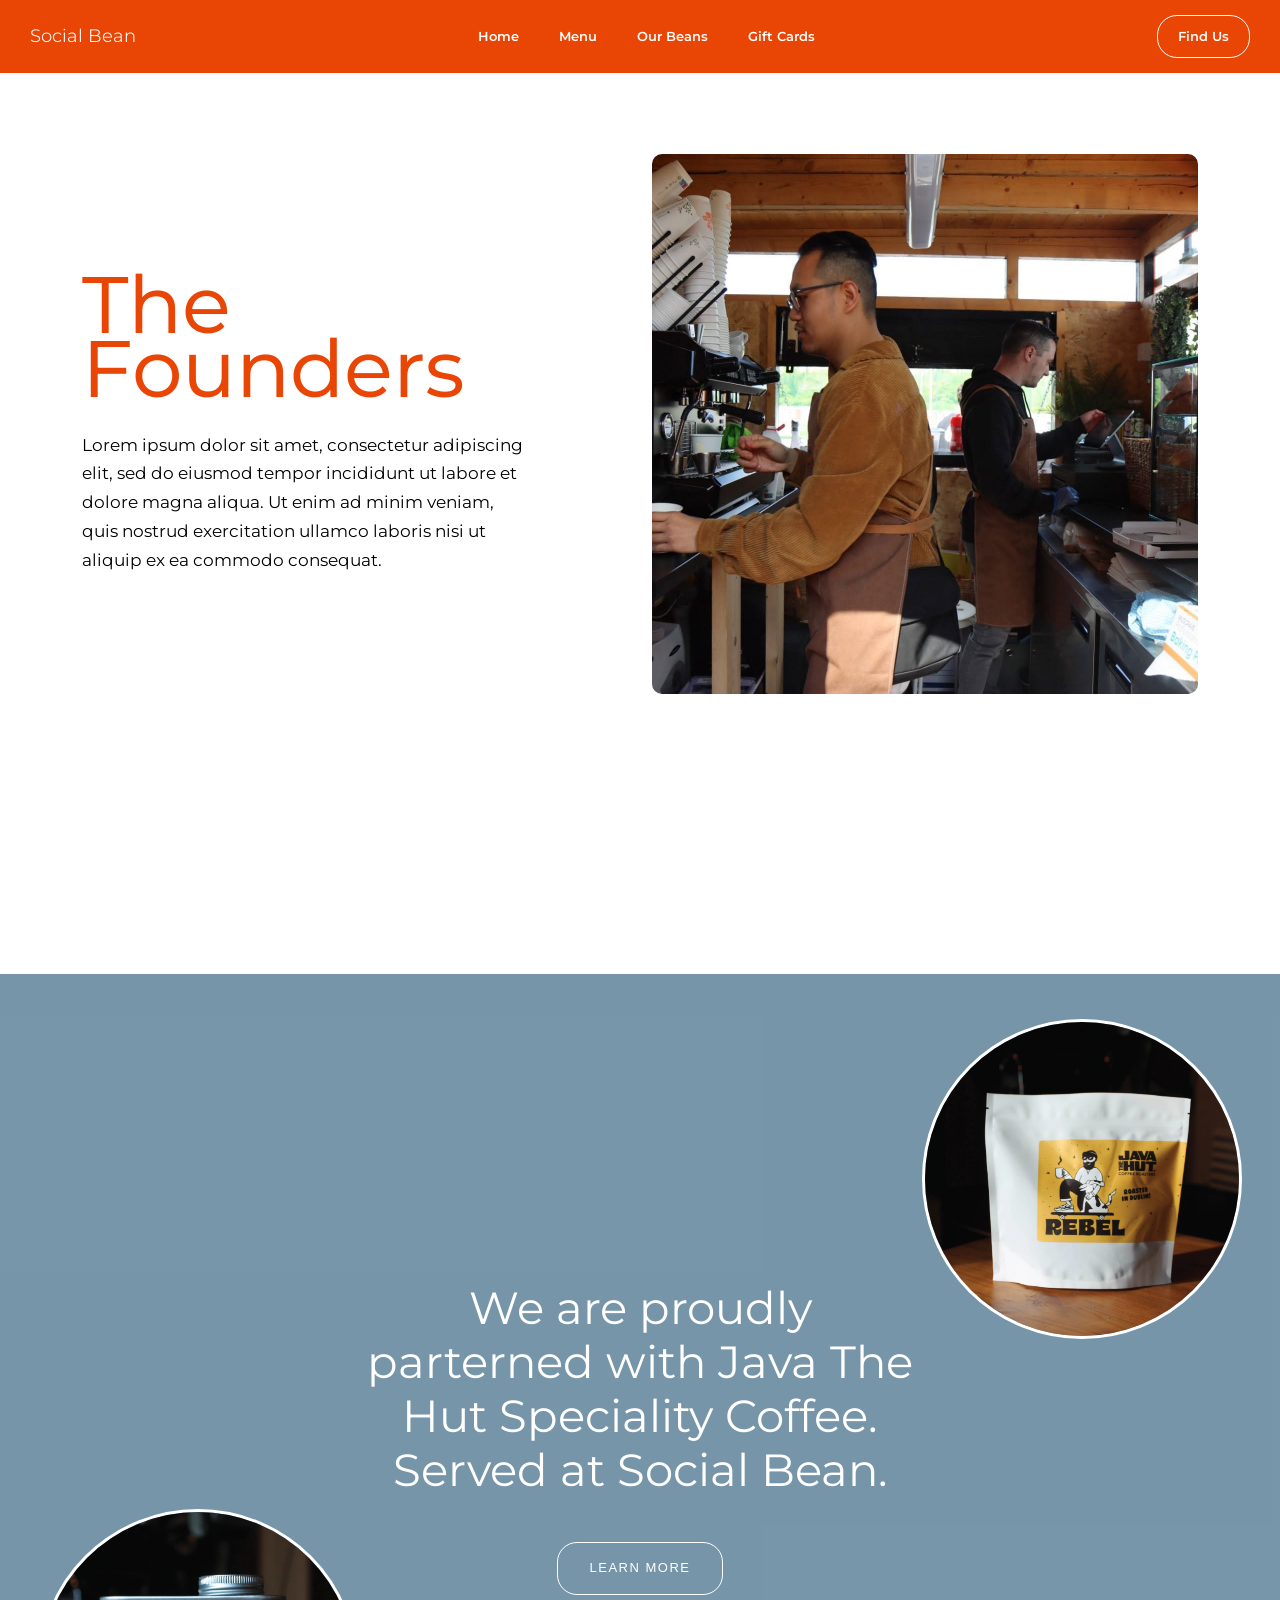
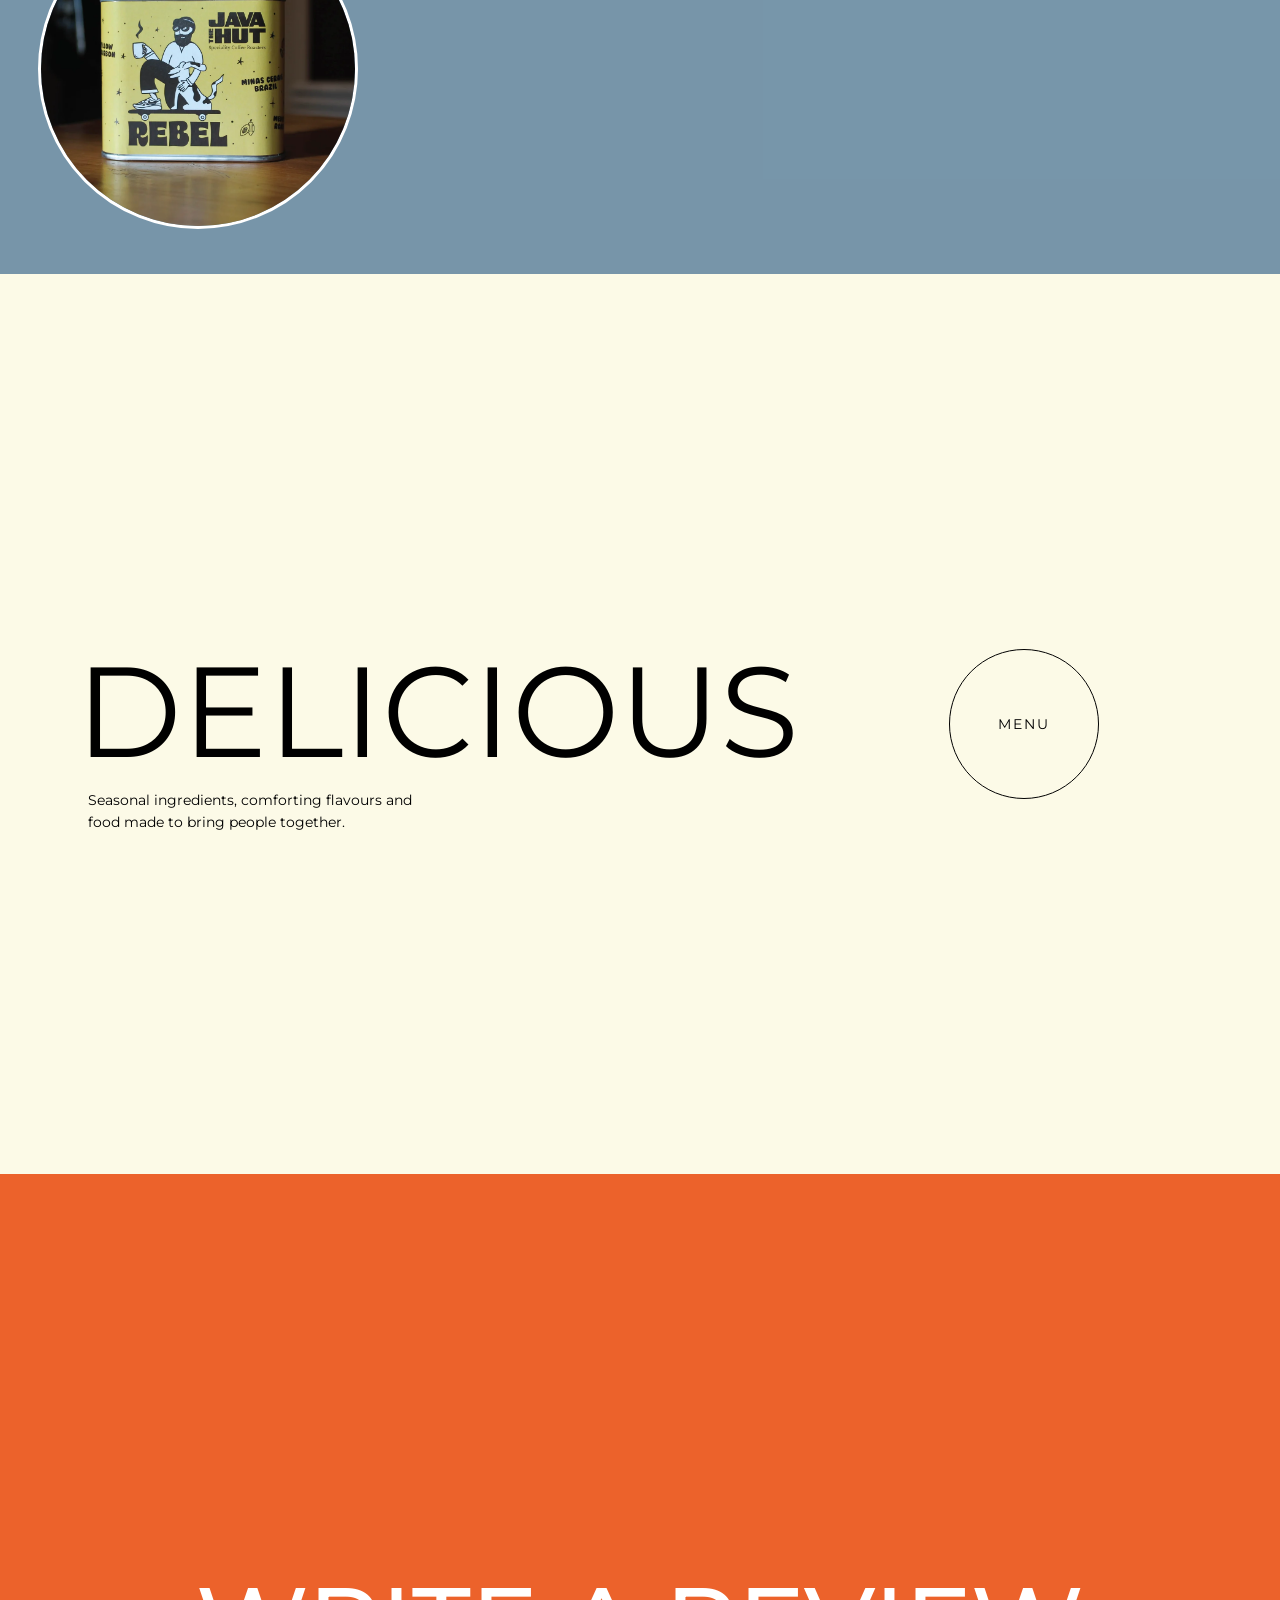
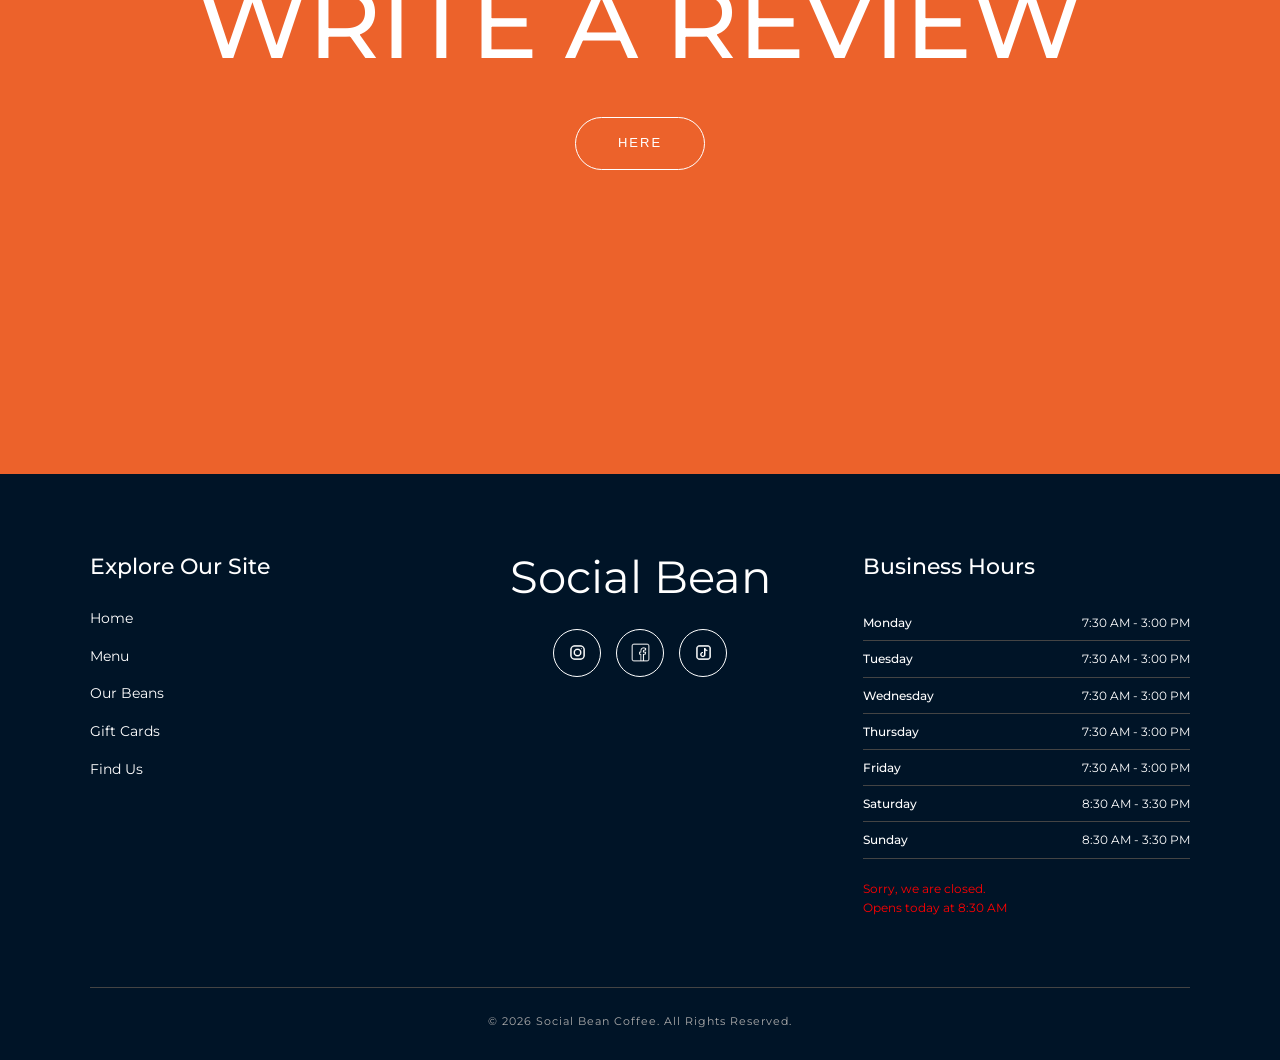
==== index.html @ 2f3566bd "Add files via upload" ====
<!DOCTYPE html>
<html lang="en">
<head>
    <meta charset="UTF-8">
    <meta name="viewport" content="width=device-width, initial-scale=1.0">
    <title>Social Bean Coffee</title>
    

    <!-- Bootstrap CSS -->
    <link href="https://cdn.jsdelivr.net/npm/bootstrap@5.3.8/dist/css/bootstrap.min.css" rel="stylesheet">
    <link rel="stylesheet" href="https://cdn.jsdelivr.net/npm/bootstrap-icons@1.13.1/font/bootstrap-icons.min.css">

    <!-- Custom CSS -->
    <link rel="stylesheet" href="css/styles.css">
    <link rel="stylesheet" href="css/format-styles.css">
</head>
<!-- Header Carousel -->

<body>

    <!-- Navigation -->


<nav class="navbar">
    <div class="menu-btn" onclick="toggleMenu()">☰</div>

    <h1 class="nav-logo">Social Bean</h1>


    <ul class="nav-links" id="menu">
        <li><a href="index.html">Home</a></li>
        <li><a href="menu.html">Menu</a></li>
        <li><a href="beans.html">Our Beans</a></li>
        <li><a href="#giftcards">Gift Cards</a></li>

        <!-- Mobile only -->
        <li class="mobile-find">
            <a href="findus.html" class="find-btn">Find Us</a>
        </li>
    </ul>

    <!-- Desktop only -->
    <a href="findus.html" class="find-btn desktop-find">Find Us</a>
</nav>


    <!-- =========================
         SECTION 1 — FOUNDERS
    ========================== -->

<section class="founders section">

    <div class="container">
        <div class="row align-items-center">

            <!-- TEXT -->
            <div class="col-12 col-md-6">
                <div class="founders-text">

                    <h1>The Founders</h1>

                    <p class="description">
                        Lorem ipsum dolor sit amet, consectetur adipiscing elit,
                        sed do eiusmod tempor incididunt ut labore et dolore magna
                        aliqua. Ut enim ad minim veniam, quis nostrud exercitation
                        ullamco laboris nisi ut aliquip ex ea commodo consequat.
                    </p>

                </div>
            </div>

            <!-- IMAGE -->
            <div class="col-12 col-md-6">
                <div class="founders-image">
                    <img src="images/founders2.jpg" alt="The founders">
                </div>
            </div>

        </div>
    </div>

</section>


    <!-- =========================
         SECTION 2 — ABOUT
    ========================== -->

    <section class="about section">

        <img class="circle-image circle-one"
             src="images/coffee_beans1.webp"
             alt="The Java Hut Tin">

        <div class="about-content">

            <p>
                We are proudly parterned with Java The Hut Speciality Coffee. <br>Served at Social Bean.
            </p>

            <a href="beans.html" class="outline-button">learn More</a>

        </div>

        <img class="circle-image circle-two"
             src="images/coffee_beans2.webp"
             alt="The Java Hut Bag">

    </section>


    <!-- =========================
         SECTION 3 — MENU
    ========================== -->

<section class="delicious section">

    <div class="container-fluid">
        <div class="row align-items-center">

            <!-- LEFT: HEADING + PARAGRAPH -->
            <div class="col-12 col-md-8">
                <div class="delicious-content">

                    <h2>DELICIOUS</h2>

                    <p>
                        Seasonal ingredients, comforting flavours
                        and food made to bring people together.
                    </p>

                </div>
            </div>

            <!-- RIGHT: MENU BUTTON -->
            <div class="col-12 col-md-4">
                <div class="menu-container">

                    <a href="menu.html" class="menu-button">
                        MENU
                    </a>

                </div>
            </div>

        </div>
    </div>

</section>


    <!-- =========================
         SECTION 4 — SOCIALS
    ========================== -->

    <section class="social section">

        <div class="social-content">

            <h2>WRITE A REVIEW</h2>

            <a href="https://l.instagram.com/?u=https%3A%2F%2Fg.page%2Fr%2FCVy8OaQVzoDsECE%2Freview%3Futm_source%3Dig%26utm_medium%3Dsocial%26utm_content%3Dlink_in_bio%26fbclid%3DPAcGRvZgJleHRuA2FlbQIxMQBzcnRjBmFwcF9pZA85MzY2MTk3NDMzOTI0NTkAAad6U-98RALyqe1m3JB7OXqkqIOU7zGE6pXHzkyhuC_gEg44OXteA_kG0E6lpw_aem_u2CBLZ95EGYea7cfOtuOHA&e=AUBqydiWL0SsaHQCH6flTMAiz9F4ZyDyQ8SyjIaOzZdHeOkEyVi3yES8awBFUwjxgFtbSShtrMNjxl5Go_5zPBYxZoEu-_5w7Ah-dheVqHpfDkuoaqsZfz8P1zt67H-0tfU2EiA" class="here-button">
                HERE
            </a>

        </div>


    </section>



<!-- =========================================================
     FOOTER
========================================================= -->

<footer class="site-footer">

    <div class="footer-container">

        <!-- =========================
             LEFT — SITE LINKS
        ========================= -->

        <div class="footer-links">

            <h2>Explore Our Site</h2>

            <ul>
                <li><a href="index.html">Home</a></li>
                <li><a href="menu.html">Menu</a></li>
                <li><a href="beans.html">Our Beans</a></li>
                <li><a href="#giftcards">Gift Cards</a></li>
                <li><a href="findus.html">Find Us</a></li>
            </ul>

        </div>


        <!-- =========================
             CENTER — SOCIAL BEAN
        ========================= -->

        <div class="footer-center">

            <h1>Social Bean</h1>

            <div class="footer-social-links">

                <a href="#" aria-label="Instagram">
                    <img src="images/instagram_logo.png" alt="Instagram">
                </a>

                <a href="#" aria-label="Facebook">
                    <img src="images/facebook_logo.png" alt="Facebook">
                </a>

                <a href="#" aria-label="TikTok">
                    <img src="images/tiktok_logo.png" alt="TikTok">
                </a>

            </div>

        </div>


        <!-- =========================
             RIGHT — BUSINESS HOURS
        ========================= -->

        <div class="footer-hours">

            <h2>Business Hours</h2>

            <div class="footer-hours-list">

                <div>
                    <span>Monday</span>
                    <span>7:30 AM - 3:00 PM</span>
                </div>

                <div>
                    <span>Tuesday</span>
                    <span>7:30 AM - 3:00 PM</span>
                </div>

                <div>
                    <span>Wednesday</span>
                    <span>7:30 AM - 3:00 PM</span>
                </div>

                <div>
                    <span>Thursday</span>
                    <span>7:30 AM - 3:00 PM</span>
                </div>

                <div>
                    <span>Friday</span>
                    <span>7:30 AM - 3:00 PM</span>
                </div>

                <div>
                    <span>Saturday</span>
                    <span>8:30 AM - 3:30 PM</span>
                </div>

                <div>
                    <span>Sunday</span>
                    <span>8:30 AM - 3:30 PM</span>
                </div>

            </div>

            <!-- Your existing JavaScript uses this ID -->
            <p id="footer-status"></p>

        </div>

    </div>


    <!-- =========================
         COPYRIGHT
    ========================= -->

    <div class="footer-bottom">

        <p>
            &copy; 2026 Social Bean Coffee. All Rights Reserved.
        </p>

    </div>

</footer>

<!-- Bootstrap JS -->
<script src="https://cdn.jsdelivr.net/npm/bootstrap@5.3.8/dist/js/bootstrap.bundle.min.js"></script>

<!-- Your JavaScript -->
<script>
function toggleMenu() {
    document.getElementById("menu").classList.toggle("active");
}
</script>
<script>

const schedule = {
    0: { openHour: 8, openMinute: 30, closeHour: 15, closeMinute: 30 },   // Sunday
    1: { openHour: 7, openMinute: 30, closeHour: 15, closeMinute: 0 },   // Monday
    2: { openHour: 7, openMinute: 30, closeHour: 15, closeMinute: 0 },   // Tuesday
    3: { openHour: 7, openMinute: 30, closeHour: 15, closeMinute: 0 },   // Wednesday
    4: { openHour: 7, openMinute: 30, closeHour: 15, closeMinute: 0 },   // Thursday
    5: { openHour: 7, openMinute: 30, closeHour: 15, closeMinute: 0 },   // Friday
    6: { openHour: 8, openMinute: 30, closeHour: 15, closeMinute: 30 }   // Saturday
};

const dayNames = [
    "Sunday",
    "Monday",
    "Tuesday",
    "Wednesday",
    "Thursday",
    "Friday",
    "Saturday"
];

function formatTime(hour, minute) {

    const period = hour >= 12 ? "PM" : "AM";
    let displayHour = hour % 12;

    if (displayHour === 0) displayHour = 12;

    return `${displayHour}:${minute.toString().padStart(2, "0")} ${period}`;
}

function checkStatus() {

    const now = new Date();

    const day = now.getDay();
    const currentMinutes = now.getHours() * 60 + now.getMinutes();

    const today = schedule[day];
    const status = document.getElementById("footer-status");

    const openMinutes = today.openHour * 60 + today.openMinute;
    const closeMinutes = today.closeHour * 60 + today.closeMinute;

    if (currentMinutes < openMinutes) {

        status.innerHTML = `Sorry, we are closed.<br>Opens today at ${formatTime(today.openHour, today.openMinute)}`;
        status.style.color = "red";
        return;
    }

    if (currentMinutes >= openMinutes && currentMinutes < closeMinutes) {

        status.innerHTML = "We are open! Come and Visit.";
        status.style.color = "green";
        return;
    }

    for (let i = 1; i <= 7; i++) {

        const nextDay = (day + i) % 7;

        if (schedule[nextDay]) {

            const next = schedule[nextDay];

            status.innerHTML = `Sorry, we are closed.<br>Opens ${dayNames[nextDay]} at ${formatTime(next.openHour, next.openMinute)}`;

            status.style.color = "#FF0000";
            return;
        }
    }
}

checkStatus();

</script>
<script src="script.js"></script>

</body>
</html>
---- css/styles.css ----
@import url('https://fonts.googleapis.com/css2?family=Abril+Fatface&family=M+PLUS+1:wght@100..900&family=Montserrat:ital,wght@0,100..900;1,100..900&family=Noto+Serif:ital,wght@0,100..900;1,100..900&display=swap');
*{
    margin:0;
    padding:0;
    box-sizing:border-box;
}

html{
    scroll-behavior:smooth;
}


.banner img{
    width:100%;
    height:auto;
    display:block;
}


/* =========================
   CENTER -- LOCATION 
========================= */
.info-section {
    background-color: #f4f3eea9;
    width: 100%;

    display: flex;
    justify-content: center;
    align-items: center;

    padding: 100px 8vw;
}



.location-box {
    width: 100%;
    max-width: 650px;

    margin: 0 auto;

    color: black;
}

.location-content {
    display: flex;
    flex-direction: column;
    align-items: center;
    text-align: center;
}


/* LOCATION HEADING */

.location-content h2 {
    font-family: "Montserrat", sans-serif;

    font-size: 60px;
    line-height: 0.95;
    font-weight: 400;

    margin: 0 0 30px 0;

    color: black;
}


/* GOOGLE MAP */

.location-content iframe {
    width: 100%;
    height: 360px;

    border: 1px solid white !important;
    border-radius: 20px;

    display: block;
}



/* =========================
   MOBILE
========================= */

@media (max-width: 600px) {

    .info-section {
        padding: 70px 20px;

        gap: 50px;
    }


    .location-content h2 {
        font-size: 40px;

        margin-bottom: 25px;
    }


    .location-content iframe {
        height: 300px;

        border-radius: 15px;
    }

}
/*------------------------------------------------------------
--------------------------------------------------------------
--------------------------------------------------------------
------------------------------------------------------------*/
/* =========================
   MENUS PAGE
========================= */

.menus-page {
    width: 100%;
    background: #1a4d6f;
    color: #ffffff;
    font-family: "Montserrat", sans-serif;
}


/* =========================
   MENU SECTIONS
========================= */

.menu-category {
    width: 85%;
    max-width: 1400px;
    margin: 0 auto;
    padding: 100px 0;
}


/* =========================
   SECTION TITLES
========================= */

.menu-category-header {
    text-align: center;
    margin-bottom: 70px;
}

.menu-category-header h1 {
    margin: 0;

    font-family: "Montserrat", sans-serif;
    font-size: clamp(55px, 8vw, 85px);
    font-weight: 600;

    line-height: 0.9;
    letter-spacing: -4px;

    color: #ffffff;
}

.menu-wave {
    margin-top: 25px;

    font-size: 45px;
    font-weight: 700;

    line-height: 0.4;
    letter-spacing: -10px;
}


/* =========================
   GENERAL MENU BOX
========================= */

.menu-box {
    position: relative;

    border: 2px solid #E6CCC2;
    border-radius: 20px;

    background: white;
    color: #e94505;

    overflow: hidden;
}


/* =========================
   BOX CONTENT
========================= */

.menu-box-content {
    padding: 25px;
}

.box-small-title {
    display: block;

    margin-bottom: 30px;

    font-size: 13px;
    font-weight: 700;

    letter-spacing: 1px;
}

.menu-box h2 {
    margin: 0 0 30px;

    font-family: "Montserrat", sans-serif;

    font-size: clamp(35px, 4vw, 65px);
    font-weight: 800;

    line-height: 0.95;
    letter-spacing: -2px;
}


/* =========================
   MENU LIST
========================= */

.menu-list {
    width: 100%;
    margin-top: 25px;
}


/* CATEGORY HEADING */

.menu-list-heading {
    display: flex;

    justify-content: space-between;
    align-items: center;

    gap: 20px;

    padding-bottom: 10px;
    margin-bottom: 5px;

    border-bottom: 1px solid #e94505;

    font-size: 14px;
    font-weight: 800;

    text-transform: uppercase;
}


/* =========================
   MENU ITEM
========================= */

.menu-item {
    display: grid;

    grid-template-columns: 1fr auto;

    gap: 20px;

    padding: 9px 0;

    border-bottom: 1px solid rgba(233, 69, 5, 0.25);

    font-size: 15px;
    font-weight: 500;

    line-height: 1.3;
}


/* PRODUCT */

.menu-item span:first-child {
    text-align: left;
}


/* PRICE */

.menu-item span:last-child {
    text-align: right;

    white-space: nowrap;

    font-weight: 700;
}


/* =========================
   DRINKS LAYOUT
========================= */

.drinks-layout {
    display: grid;

    grid-template-columns: 1.2fr 0.8fr;

    gap: 25px;

    align-items: start;
}


/* LEFT — COFFEES */

.coffees-box {
    min-height: 650px;
}

/* =========================
   LEFT DRINKS COLUMN
========================= */

.drinks-left {
    display: flex;
    flex-direction: column;
    gap: 35px;
}

/* =========================
   CANNED DRINKS BOX
========================= */

.canned-drinks-box {
    width: 100%;
}


/* RIGHT */

.drinks-right {
    display: grid;

    grid-template-rows: auto auto;

    gap: 25px;
}


/* NOT COFFEE */

.not-coffee-box {
    min-height: 300px;
}


/* ADD ONS */

.add-ons-box {
    min-height: 300px;
}


/* =========================
   FOOD MENU
========================= */

.food-menu {
    border-top: 1px solid #e94505;
}


/* MAIN FOOD LAYOUT */

.food-layout {
    display: grid;

    grid-template-columns: 1.15fr 0.85fr;

    gap: 25px;

    align-items: start;
}


/* =========================
   LEFT FOOD COLUMN
========================= */

.food-left {
    display: flex;

    flex-direction: column;

    gap: 25px;
}


/* =========================
   TOASTIES + ACAI
========================= */

/* ---------- TOASTIES ---------- */

.toasties-box {
    width: 100%;
}

.toastie-item {
    padding: 18px 0;
    border-top: 1px solid #e94505;
}

.toastie-item:last-of-type {
    border-bottom: 1px solid #e94505;
}

.toastie-name {
    margin-bottom: 7px;

    font-size: 17px;
    font-weight: 800;
    letter-spacing: 0.5px;
}

.toastie-description {
    font-size: 14px;
    line-height: 1.6;
}


/* ---------- ACAI BOWLS ---------- */

.acai-box {
    width: 100%;
}

.acai-name{
    margin-bottom: 7px;

    font-size: 17px;
    font-weight: 800;
    letter-spacing: 0.5px;
}

.acai-item {
    padding: 18px 0;
    border-top: 1px solid #e94505;
}

/* Remove the dropdown behaviour */
.acai-item summary {
    display: block;
    padding: 0;

    list-style: none;
    cursor: default;

    font-size: 17px;
    font-weight: 800;
    letter-spacing: 0.5px;
}

/* Hide browser arrow */
.acai-item summary::-webkit-details-marker {
    display: none;
}

/* Hide your ↓ button */
.dropdown-arrow {
    display: none;
}

/* Always show description */
.acai-description {
    display: block;

    padding: 8px 0 0;

    font-size: 14px;
    line-height: 1.6;
}

/* Last Acai item */
.acai-item:last-of-type {
    border-bottom: 1px solid #e94505;
}


/* ---------- ACAI PRICES ---------- */

.acai-price {
    display: flex;
    align-items: center;
    gap: 12px;

    margin-top: 5px;

    font-size: 15px;
    text-transform: uppercase;
    padding-top: 25px;

    border-top: 1px solid #e94505;
}

.acai-price strong {
    font-size: 17px;
    margin-right: 15px;
}


/* =========================
   FOOD RIGHT COLUMN
========================= */

.food-right {
    display: grid;

    grid-template-rows: auto auto auto;

    gap: 25px;
}


/* SMALL FOOD BOXES */

.food-small-box {
    min-height: auto;
}


/* =========================
   NOTES
========================= */

.menu-note {
    margin-top: 30px;

    padding-top: 15px;

    border-top: 1px solid #e94505;

    font-size: 13px;

    font-style: italic;
}


/* =========================
   TABLET
========================= */

@media (max-width: 900px) {

    .menu-category {
        width: 90%;
        max-width: 650px;

        padding: 75px 0;
    }


    /* DRINKS */

    .drinks-layout {
        grid-template-columns: 1fr;
    }

    .coffees-box {
        min-height: auto;
    }

    .drinks-right {
        grid-template-rows: auto;
    }


    /* FOOD */

    .food-layout {
        grid-template-columns: 1fr;
    }

    .toasties-box {
        min-height: auto;
    }

    .food-right {
        grid-template-rows: auto;
    }

    .food-small-box {
        min-height: auto;
    }

}


/* =========================
   PHONE
========================= */

@media (max-width: 600px) {

    .menu-category {
        width: 88%;
        padding: 60px 0;
    }


    .menu-category-header {
        margin-bottom: 40px;
    }


    .menu-category-header h1 {
        font-size: 50px;

        letter-spacing: -2px;
    }


    .menu-wave {
        font-size: 35px;
    }


    .menu-box-content {
        padding: 25px;
    }


    .menu-box h2 {
        font-size: 38px;

        margin-bottom: 25px;
    }


    .box-small-title {
        margin-bottom: 25px;
    }


    .menu-item {
        grid-template-columns: 1fr auto;

        gap: 10px;

        font-size: 13px;
    }


    .menu-list-heading {
        font-size: 11px;
    }


    .drinks-layout,
    .food-layout {
        gap: 15px;
    }


    .drinks-right,
    .food-right {
        gap: 15px;
    }


    /* ACAI */

    .acai-price {
        grid-template-columns: auto auto;

        gap: 8px 15px;
    }


    .acai-item summary {
        font-size: 14px;
    }


    .acai-description {
        font-size: 13px;
    }

}


/* LOCATION */
.location {
    display: flex;
    flex-direction: column;
    align-items: center;   /* Centers the heading and iframe horizontally */
    text-align: center;    /* Centers the heading text */
    padding: 40px 20px;
}
.location-title {
  font-family: "Montserrat", sans-serif;
  font-size: 20px;
  padding-left: 4px;
  font-weight: 40;
  font-style: normal;
  margin-bottom: 20px;
}

.location iframe {
    width: 100%;
    max-width: 600px;
    height: 450px;

    border-radius: 20px;
    border: 4px solid #6f4e37;
    box-shadow: 0 4px 12px rgba(0,0,0,.2);
    transition: transform .3s ease, box-shadow .3s ease;
}
.location iframe:hover {
    transform: translateY(-10px); /* Moves the map up */
    box-shadow: 0 12px 24px rgba(0, 0, 0, 0.3); /* Bigger shadow */
}

@media (max-width: 480px) {

    .location {
        padding: 20px 10px;
    }

    .location-title {
        font-size: 18px;
    }

    .location iframe {
        height: 300px;
    }

    h2 {
        font-size: 32px;
        text-align: center;
        margin-right: 0;
    }

    .opening-hours {
        width: 95%;
        padding: 20px;
    }

}



.coffee {
    background-color:#fbf8ddb2;
    color:#341d12;
    width: 100%;
    min-height: 100vh;
    padding: 80px 0;
}

.coffee-text {
    max-width: 550px;
}

.coffee h1 {
    font-family: "Montserrat", sans-serif;
    color: #ffc548;
    font-size:80px;
    line-height:.8;
    font-weight:400;

    margin-bottom: 30px;
}

.coffee-description {
    font-family: "Montserrat", sans-serif;
    max-width: 450px;

    font-size: 17px;
    line-height: 1.7;
    margin: 0;
}

/* IMAGE */

.coffee-image {
    width: 100%;
    height: auto;
    min-height: 0;
}

.coffee-image img {
    width: 100%;
    height: 100%;
    border: solid 2px #ffffff;
    object-fit: contain;
    border-radius: 5px;
    display: block;
}



/* PHONE */
@media (max-width: 767px) {
    .coffee-image {
        margin-top: 40px;
    }

    .coffee-image img {
        height: 400px;
    }

    .coffee h1 {
        font-size: 55px;
    }
}


.coffee-here-button {
    margin: 40px 0 0;
    display:flex;
    width: fit-content;

    padding: 15px 42px;

    border: 1px solid #ffc548;
    border-radius: 15px;

    font-size: 13px;
    letter-spacing: 2px;

    transition: 0.3s ease;
}



.coffee-here-button:hover {

    background: #ffc548;

    color: #ffffff;

}
---- css/format-styles.css ----
@import url('https://fonts.googleapis.com/css2?family=Abril+Fatface&family=M+PLUS+1:wght@100..900&family=Montserrat:ital,wght@0,100..900;1,100..900&family=Noto+Serif:ital,wght@0,100..900;1,100..900&display=swap');
*{
    margin:0;
    padding:0;
    box-sizing:border-box;
}

html{
    scroll-behavior:smooth;
}

body{
    background-color:#ffffff;
    font-family:Arial, Helvetica, sans-serif;
    line-height:1.6;
    color:#463F3A;
}

/* =========================
   BANNER
========================= */

.banner {
    position: relative;
    width: 100%;
    overflow: hidden;
}

.banner img {
    width: 100%;
    height: 300px;
    display: block;
    object-fit: cover;
    object-position: center;
}

.banner::after {
    content: "";
    position: absolute;
    inset: 0;
    background: rgba(111, 78, 55, 0.40);
    z-index: 1;
}

/* TEXT OVER IMAGE */

.banner-text {
    position: absolute;

    top: 50%;
    left: 50%;

    transform: translate(-50%, -50%);

    text-align: center;
    color: white;

    width: 90%;

    z-index: 2;
}

.banner-text h1 {
    font-family: "Montserrat", sans-serif;
    font-size: clamp(35px, 6vw, 80px);
    font-weight: 600;
    letter-spacing: 2px;
    margin: 0 0 15px;
}

.banner-text p {
    font-family: "Montserrat", sans-serif;
    font-size: clamp(14px, 2vw, 22px);
    margin: 0;
}

a {
    color: inherit;
    text-decoration: none;
}

/* =========================
   GENERAL HOME PAGE SECTIONS
========================= */

.section {
    width: 100%;
    min-height: 100vh;
    position: relative;
    overflow: hidden;
}

/* FOUNDERS SECTION ///////////////////////////
///////////////////////////////////////////////
//////////////////////////////////////////////
/////////////////////////////////////////////
*/

.founders {
    background-color:#ffffff;
    color:black;
    width: 100%;
    min-height: 100vh;
    padding: 80px 0;
}

.founders-text {
    max-width: 550px;
}

.founders h1 {
    color: #e94505;
    font-family: "Montserrat", sans-serif;
    font-size:80px;
    line-height:.8;
    font-weight:450;

    margin-bottom: 30px;
}

.description {
    font-family: "Montserrat", sans-serif;
    max-width: 450px;

    font-size: 17px;
    line-height: 1.7;
    margin: 0;
}

/* IMAGE */

.founders-image {
    width: 100%;
    height: 60vh;
    min-height: 400px;
}

.founders-image img {
    width: 100%;
    height: 100%;
    object-fit: cover;
    border-radius: 10px;
}



/* PHONE */
@media (max-width: 767px) {
    .founders-image {
        margin-top: 40px;
    }

    .founders-image img {
        height: 400px;
    }

    .founders h1 {
        font-size: 55px;
    }
}


/* FOUNDERS SECTION ENDING ///////////////////////////
///////////////////////////////////////////////
//////////////////////////////////////////////
///////////////////////////////////////////// END
*/


/* =========================
   SECTION 2 — BEANS
========================= */

/* =========================
SECTION 2 — BEANS
========================= */

.about {
    background-color: #1a4d6f97;
    color: white;

    min-height: 100vh;

    display: flex;
    align-items: center;
    justify-content: center;

    position: relative;

    padding: 100px 20px;
}


/* =========================
CENTER CONTENT
========================= */

.about-content {
    width: 45%;
    max-width: 600px;

    text-align: center;

    position: relative;
    z-index: 10;
}

.about-content p {
    font-family: "Montserrat", sans-serif;

    font-size: clamp(24px, 3.5vw, 52px);
    line-height: 1.2;

    margin: 30px 0 45px;
}


/* =========================
BUTTON
========================= */

.outline-button {
    display: inline-flex;

    padding: 15px 32px;

    border: 1px solid white;
    border-radius: 20px;

    color: white;
    text-decoration: none;

    font-size: 13px;
    letter-spacing: 1.5px;
    text-transform: uppercase;

    position: relative;
    z-index: 20;

    transition: 0.3s ease;
}

.outline-button:hover {
    background: white;
    color: #111;
}


/* =========================
CIRCLE IMAGES
========================= */

.circle-image {
    position: absolute;

    width: 320px;
    height: 320px;

    border: 3px solid white;
    border-radius: 50%;

    object-fit: cover;

    pointer-events: none;

    z-index: 1;
}


/* DESKTOP */

.circle-one {
    left: 3vw;
    bottom: 5vh;
}

.circle-two {
    right: 3vw;
    top: 5vh;
}

/* =========================
TABLET
========================= */

@media (max-width: 1000px) {

    .about {
        padding: 100px 30px;
    }

    .about-content {
        width: 50%;
    }

    .circle-image {
        width: 250px;
        height: 250px;
    }

    .circle-one {
        left: 10px;
        bottom: 30px;
    }

    .circle-two {
        right: 10px;
        top: 30px;
    }
}


/* =========================
PHONE
========================= */

@media (max-width: 767px) {

    .about {

        min-height: 100vh;

        padding: 40px 20px;

        display: flex;
        align-items: center;
        justify-content: center;
    }


    /* TEXT */

    .about-content {
        width: 90%;
        max-width: 450px;

        margin: 0 auto;

        z-index: 10;
    }

    .about-content p {
        font-size: clamp(21px, 5.5vw, 30px);
        line-height: 1.4;

        margin: 20px 0 35px;
    }


    /* CIRCLES */

    .circle-image {

        width: 150px;
        height: 150px;

        position: absolute;
    }


    /* TOP CIRCLE */

    .circle-two {

        top: 20px;
        right: 20px;

    }


    /* BOTTOM CIRCLE */

    .circle-one {

        bottom: 20px;
        left: 20px;

    }
}


/* =========================
SMALL PHONE
========================= */

@media (max-width: 480px) {

    .about {

        padding: 40px 15px;

    }


    .about-content {

        width: 90%;

    }


    .about-content p {

        font-size: 20px;
        line-height: 1.45;

    }


    .circle-image {

        width: 120px;
        height: 120px;

    }


    .circle-two {

        top: 15px;
        right: 15px;

    }


    .circle-one {

        bottom: 15px;
        left: 15px;

    }

}

/* BEANS SECTION ENDING ///////////////////////////
///////////////////////////////////////////////
//////////////////////////////////////////////
///////////////////////////////////////////// END
*/


/* =========================
   SECTION 3 — MENU
========================= */

.delicious {
    background-color: #fbf8ddb2;
    color: black;
    min-height: 100vh;

    display: flex;
    align-items: center;

    padding: 60px 5vw;
}


/* LEFT CONTENT */

.delicious-content {
    max-width: 700px;
    margin-top: 40px;
    text-align: left;
}

.delicious h2 {
    font-family: "Montserrat", sans-serif;

    font-size: clamp(60px, 10vw, 150px);
    font-weight: 400;

    line-height: 0.9;

    margin: 0 0 20px 0;
}

.delicious p {
    max-width: 350px;

    font-family: "Montserrat", sans-serif;
    font-size: 14px;
    line-height: 1.6;

    margin: 0 0 0 12px;
}


/* MENU BUTTON CONTAINER */

.menu-container {
    display: flex;
    justify-content: center;
    align-items: center;
}


/* MENU BUTTON */

.menu-button {
    width: 150px;
    height: 150px;

    border: 1px solid black;
    border-radius: 50%;

    display: flex;
    align-items: center;
    justify-content: center;

    font-family: "Montserrat", sans-serif;
    font-size: 14px;
    letter-spacing: 2px;

    transition: 0.3s ease;
}

.menu-button:hover {
    background-color: black;
    color: white;
}


@media (max-width: 767px) {

    .delicious {
        min-height: auto;
        padding: 80px 7vw;
    }

    .delicious-content {
        margin-top: 0;
        margin-bottom: 80px;
    }

    .delicious h2 {
        font-size: clamp(45px, 14vw, 80px);
        letter-spacing: -3px;
        white-space: nowrap;
    }

    .delicious p {
        margin-left: 0;
    }

    .menu-container {
        padding: 20px 0 40px;
    }

    .menu-button {
        width: 130px;
        height: 130px;
    }

}



/* MENU SECTION ENDING ///////////////////////////
///////////////////////////////////////////////
//////////////////////////////////////////////
///////////////////////////////////////////// END
*/

/* =========================

   SECTION 4 — SOCIAL

========================= */



/* =========================
SECTION 4 — SOCIAL
========================= */

.social {
    position: relative;

    /*background-image: url("images/founders.jpg");
    background-size: cover;
    background-position: center;
    background-repeat: no-repeat;*/
    background-color: #e94605d8;

    color: white;

    min-height: 100vh;

    display: flex;
    flex-direction: column;
    align-items: center;
    justify-content: center;

    text-align: center;

    padding: 100px 7vw;

    overflow: hidden;
}



.social-content {

    display: flex;

    flex-direction: column;

    align-items: center;

    justify-content: center;



    width: 100%;

    text-align: center;

}



.social h2 {

    font-family: "Montserrat", sans-serif;



    font-size: clamp(55px, 10vw, 100px);

    font-weight: 500;




    line-height: 0.9;


    margin: 100px 0 50px 0;

    text-align: center;

}



/* =========================

   HERE BUTTON

========================= */


.here-button {

    display: inline-flex;
    color:#ffffff;
    border: 1px solid white;



    padding: 15px 42px;



    border-radius: 30px;



    font-size: 13px;

    letter-spacing: 2px;



    transition: 0.3s ease;

}



.here-button:hover {

    background: white;

    color: black;

}



/* =========================
   Navbar (Desktop)
========================= */

 
.navbar{
    font-family: "Montserrat", sans-serif;
    font-size: small;
    background:#e94505;
    display:flex;
    justify-content:space-between;
    align-items:center;
    padding:15px 30px;
    position:relative;
    border-bottom: 1px solid #ffffff;
}

.nav-logo{
    font-family:"Montserrat", sans-serif;
    color:white;
    margin:0;
    font-size:large;
    font-weight:350;
}

.nav-links{
    list-style:none;
    display:flex;
    gap:40px;
    margin:0;
    padding:0;
}

.nav-links li{
    display:inline-block;
}

.nav-links a{
    text-decoration:none;
    color:white;
    font-weight:600;
    position:relative;
    transition:color .3s;
}

/* Underline animation */

.nav-links a::after{
    content:"";
    position:absolute;
    left:0;
    bottom:-5px;
    width:0;
    height:2px;
    background:#669cc0;
    transition: width .3s ease;
}

.nav-links a:hover{
    color:#669cc0;
}

.nav-links a:hover::after{
    width:100%;
}

/* Find Us button */

.find-btn {
    display: inline-block;

    text-decoration: none;

    color: white;

    padding: 10px 20px;

    border: 1px solid white;
    border-radius: 20px;

    font-family: "Montserrat", sans-serif;
    font-size: small;
    font-weight: 600;

    transition: all 0.3s ease;
}

.find-btn:hover {
    background: #e94505;
    color: white;
}
/* Desktop */

.menu-btn{
    color: white;
    display:none;
}

.desktop-find{
    display:inline-block;
}

/* Hide mobile Find Us on desktop */
.nav-links li.mobile-find{
    display:none;
}

/* =========================
   Mobile
========================= */

@media (max-width:768px){

    .navbar{
        justify-content:flex-start;
        padding:15px 20px;
    }

    .menu-btn{
        display:block;
        font-size:30px;
        color:white;
        cursor:pointer;
        z-index:1001;
    }

    .find-btn {
        padding: 9px 18px;
        font-size: 12px;
        border-radius: 18px;
        color: #ea672d !important;
        border: 1px solid #e94505 !important;
    }

    .find-btn:hover {
        background: #e94505 !important;
        color: white !important;
    }

    .nav-logo{
        margin-left:15px;
    }

    .nav-links{
        position:fixed;
        top:0;
        left:-250px;
        width:250px;
        height:100vh;
        background:#af3302;
        display:flex;
        flex-direction:column;
        align-items:center;
        justify-content:flex-start;
        gap:30px;
        padding-top:80px;
        transition:left .3s ease;
        z-index:1000;
    }

    .nav-links.active{
        left:0;
    }

    /* Hide desktop button */
    .desktop-find{
        display:none;
    }

    /* Show mobile button inside menu */
    .nav-links li.mobile-find{
        display:block;
    }

    .mobile-find .find-btn{
        display:inline-block;
        margin-top:10px;
    }
}


/* =========================
   FIND US BUTTON — OVERRIDE
========================= */

.find-btn {
    text-decoration: none !important;
    color: white !important;
    border: 1px solid white !important;
    padding: 10px 20px;
    border-radius: 20px;
    font-weight: 600;
    position: relative;
    transition: 0.3s ease;
}

/* REMOVE NAV LINK UNDERLINE */
.find-btn::after {
    display: none !important;
}

/* FIND US HOVER */
.find-btn:hover {
    background: white !important;
    color: #e94505 !important;
    border-color: #e94505 !important;
}

/* =========================================================
   FOOTER
========================================================= */

.site-footer {
    width: 100%;

    background-color: #001427;
    color: white;

    padding: 80px 7vw 30px;
}


/* =========================================================
   FOOTER — THREE COLUMNS
========================================================= */

.footer-container {
    width: 100%;
    max-width: 1400px;

    margin: 0 auto;

    display: grid;
    grid-template-columns: 1fr 1fr 1fr;

    gap: 60px;

    align-items: start;
}


/* =========================================================
   LEFT — EXPLORE OUR SITE
========================================================= */

.footer-links {
    text-align: left;
}

.footer-links h2 {
    font-family: "Montserrat", sans-serif;

    font-size: 22px;
    font-weight: 500;

    margin: 0 0 25px;
}

.footer-links ul {
    list-style: none;

    padding: 0;
    margin: 0;
}

.footer-links li {
    margin-bottom: 12px;
}

.footer-links a {
    color: white;

    text-decoration: none;

    font-family: "Montserrat", sans-serif;

    font-size: 14px;

    transition: 0.3s ease;
}

.footer-links a:hover {
    color: #e94505;
}


/* =========================================================
   CENTER — SOCIAL BEAN
========================================================= */

.footer-center {
    text-align: center;

    display: flex;
    flex-direction: column;

    align-items: center;
}

.footer-center h1 {
    font-family: "Montserrat", sans-serif;

    font-size: 45px;
    font-weight: 400;

    line-height: 1;

    margin: 0 0 30px;
}


/* =========================================================
   FOOTER SOCIAL LINKS
========================================================= */

.footer-social-links {
    display: flex;

    justify-content: center;
    align-items: center;

    gap: 15px;
}

.footer-social-links a {
    width: 48px;
    height: 48px;

    border: 1px solid white;
    border-radius: 50%;

    display: flex;

    align-items: center;
    justify-content: center;

    transition: 0.3s ease;
}

.footer-social-links img {
    width: 21px;
    height: 21px;

    object-fit: contain;

    filter: invert(1);

    transition: 0.3s ease;
}

.footer-social-links a:hover {
    background-color: white;

    transform: translateY(-4px);
}

.footer-social-links a:hover img {
    filter: invert(0);
}


/* =========================================================
   RIGHT — BUSINESS HOURS
========================================================= */

.footer-hours {
    width: 100%;
    max-width: 350px;

    margin-left: auto;
}

.footer-hours h2 {
    font-family: "Montserrat", sans-serif;

    font-size: 22px;
    font-weight: 500;

    margin: 0 0 25px;

    text-align: left;
}


/* =========================================================
   FOOTER HOURS LIST
========================================================= */

.footer-hours-list {
    width: 100%;

    font-family: "Montserrat", sans-serif;

    font-size: 12px;
}

.footer-hours-list div {
    display: flex;

    justify-content: space-between;
    align-items: center;

    gap: 15px;

    padding: 8px 0;

    border-bottom: 1px solid #444;
}

.footer-hours-list div span:first-child {
    font-weight: 500;
}

.footer-hours-list div span:last-child {
    text-align: right;

    white-space: nowrap;
}


/* =========================================================
   FOOTER OPEN/CLOSED STATUS
========================================================= */

#footer-status {
    text-align: left;

    margin: 20px 0 0;

    font-family: "Montserrat", sans-serif;

    font-size: 12px;
}


/* =========================================================
   COPYRIGHT
========================================================= */

.footer-bottom {
    width: 100%;

    max-width: 1400px;

    margin: 70px auto 0;

    padding-top: 25px;

    border-top: 1px solid #444;

    text-align: center;
}

.footer-bottom p {
    margin: 0;

    font-family: "Montserrat", sans-serif;

    font-size: 11px;

    letter-spacing: 1px;

    color: #aaa;
}


/* =========================================================
   TABLET
========================================================= */

@media (max-width: 900px) {

    .site-footer {
        padding: 70px 6vw 25px;
    }

    .footer-container {
        grid-template-columns: 1fr 1fr;

        gap: 60px;
    }

    .footer-center {
        grid-column: 1 / -1;
        grid-row: 1;

        order: -1;
    }

    .footer-links {
        grid-column: 1;
    }

    .footer-hours {
        grid-column: 2;
    }

}


/* =========================================================
   MOBILE
========================================================= */

@media (max-width: 600px) {

    .site-footer {
        padding: 60px 25px 25px;
    }

    .footer-container {
        display: flex;

        flex-direction: column;

        align-items: center;

        gap: 50px;
    }


    /* Center */

    .footer-center {
        order: -1;
    }

    .footer-center h1 {
        font-size: 38px;

        margin-bottom: 25px;
    }


    /* Social */

    .footer-social-links {
        gap: 12px;
    }

    .footer-social-links a {
        width: 45px;
        height: 45px;
    }


    /* Links */

    .footer-links {
        width: 100%;

        text-align: center;
    }

    .footer-links h2 {
        font-size: 20px;
    }


    /* Hours */

    .footer-hours {
        width: 100%;
        max-width: 400px;

        margin: 0;

        text-align: center;
    }

    .footer-hours h2 {
        text-align: center;

        font-size: 20px;
    }

    .footer-hours-list {
        font-size: 11px;
    }

    #footer-status {
        text-align: center;
    }


    /* Copyright */

    .footer-bottom {
        margin-top: 50px;
    }

}
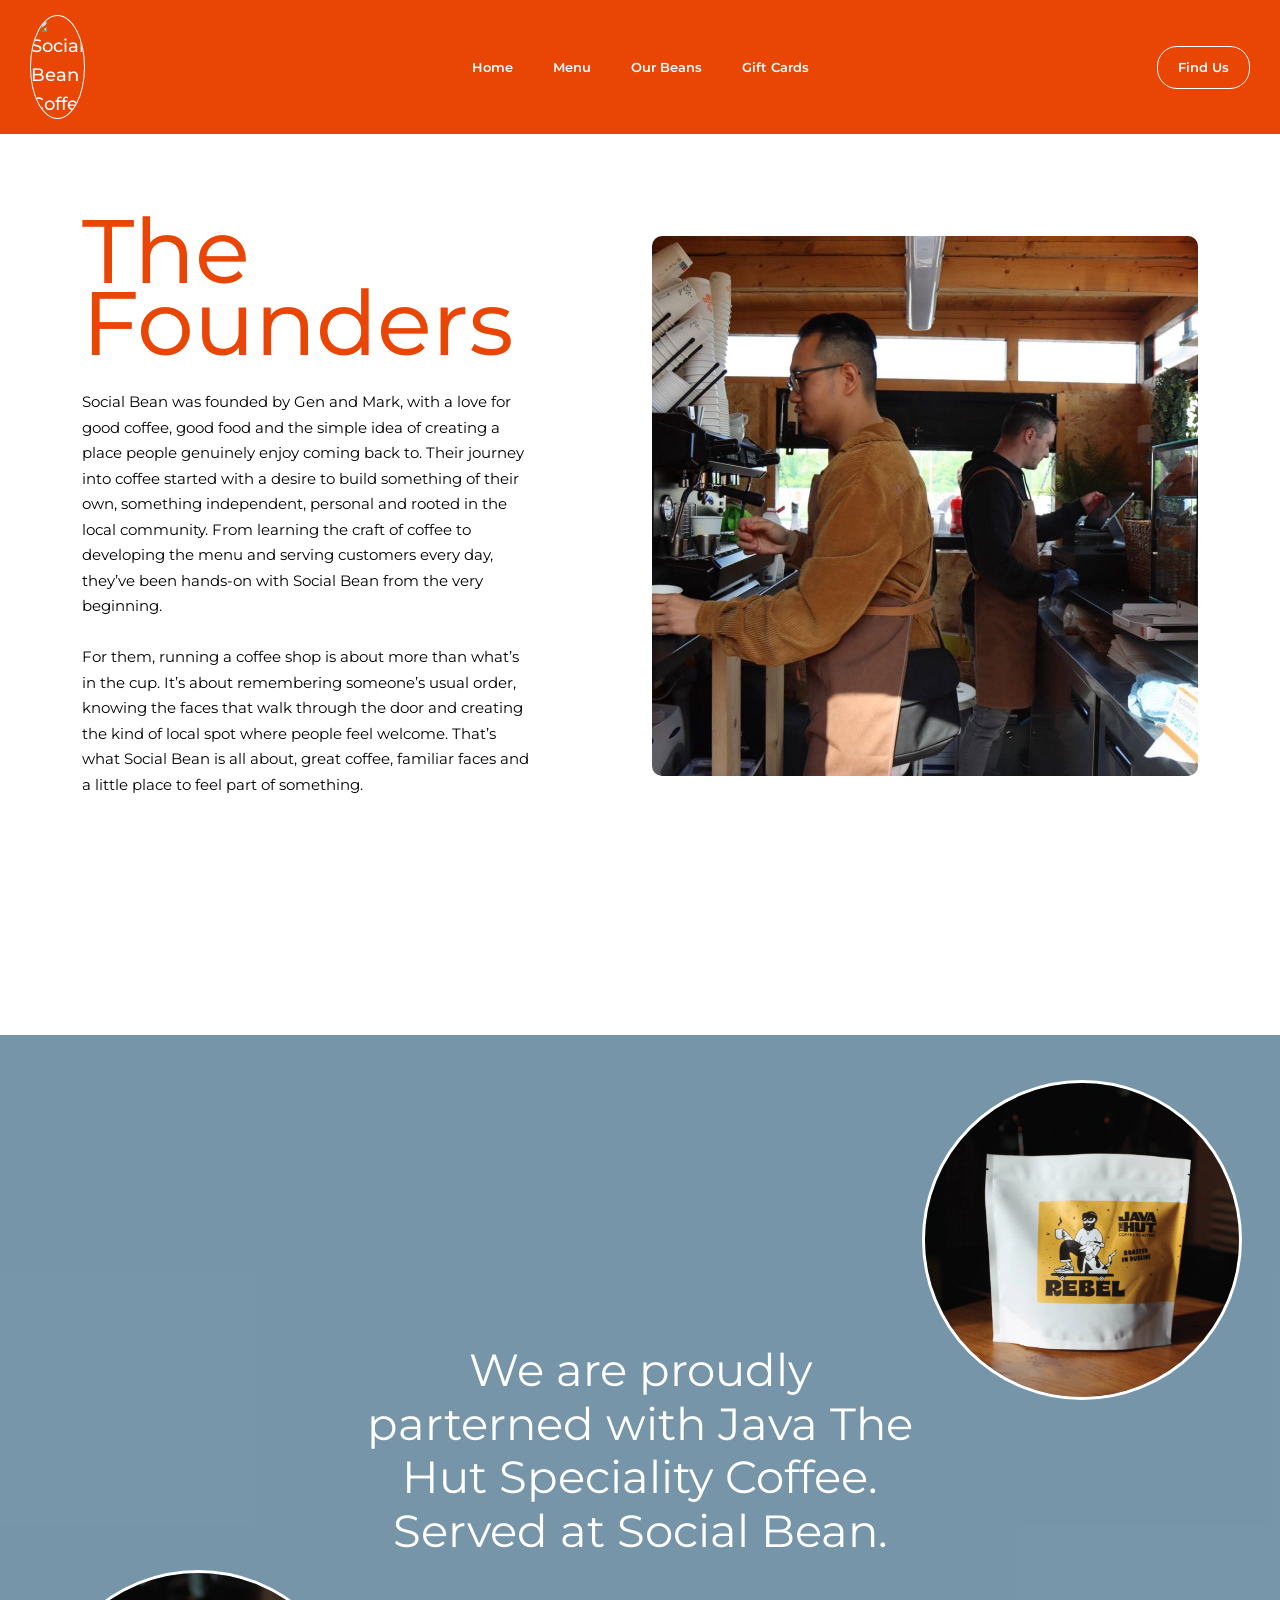
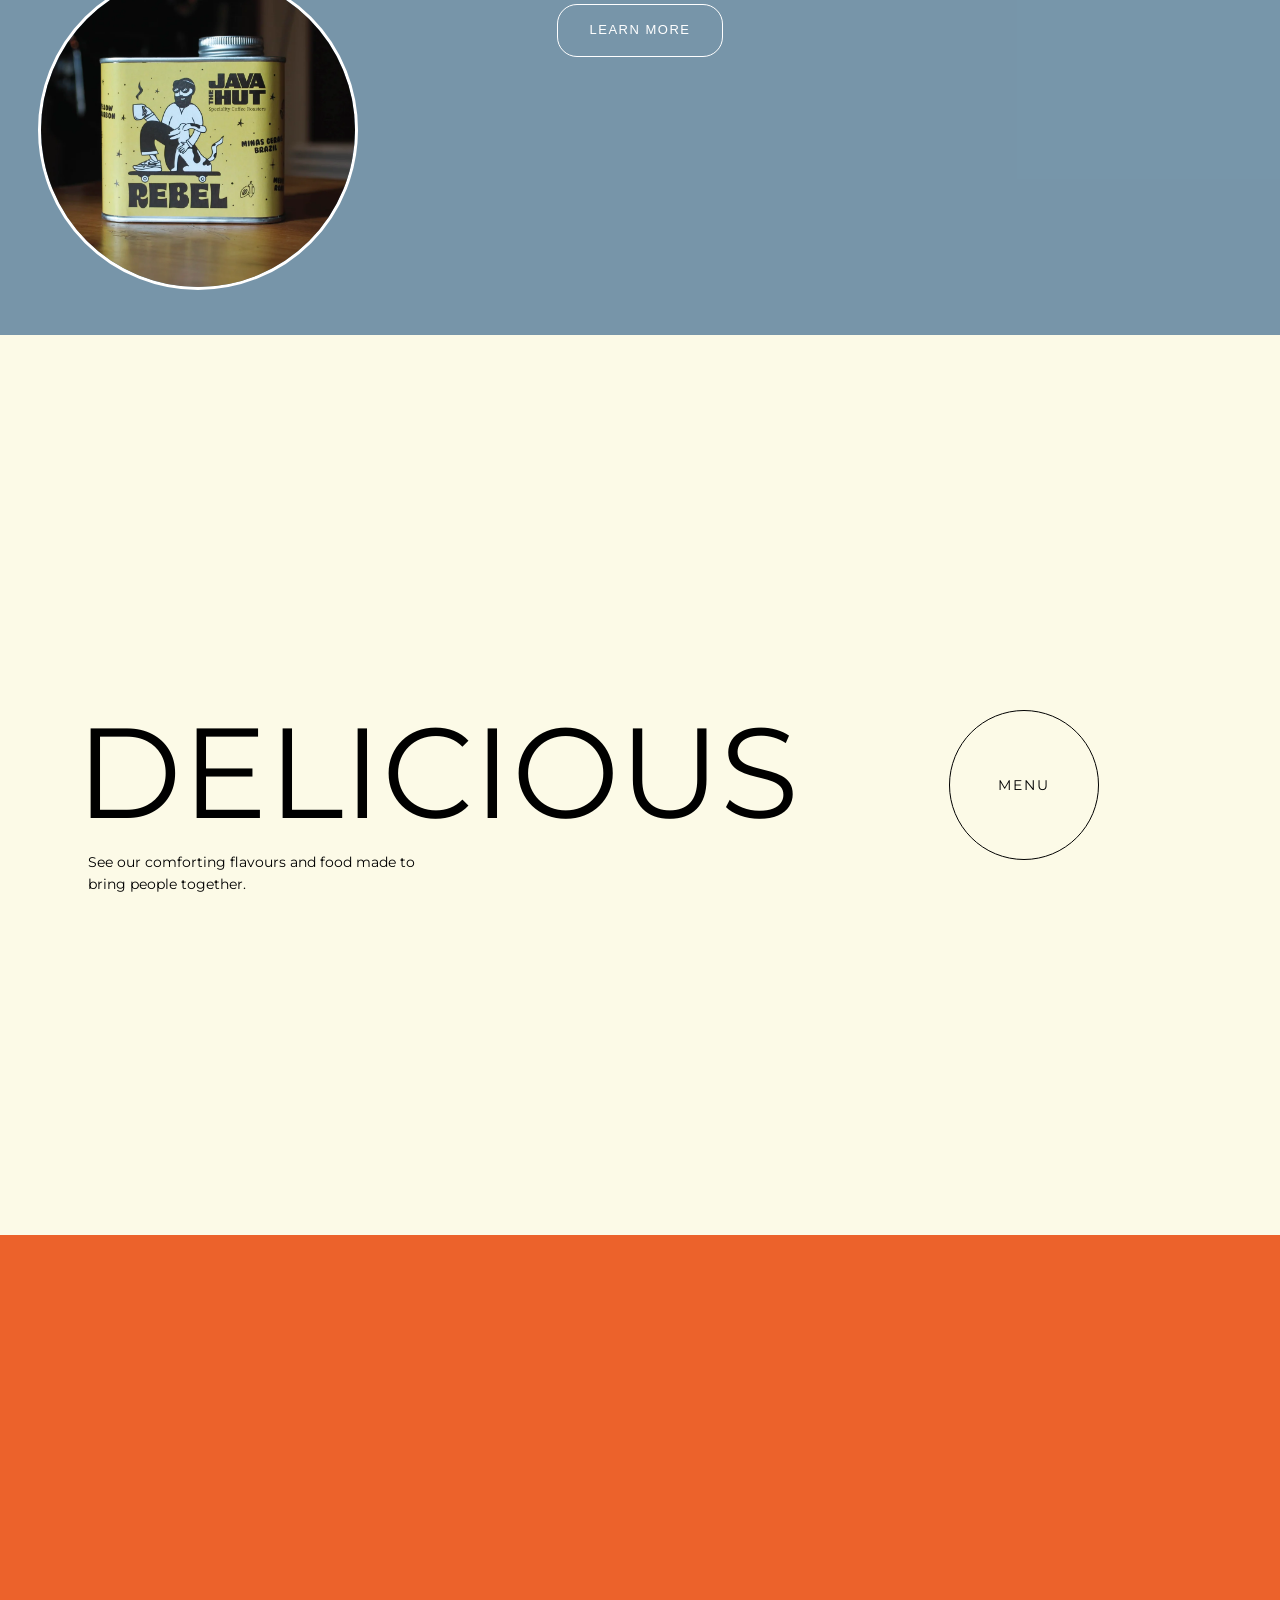
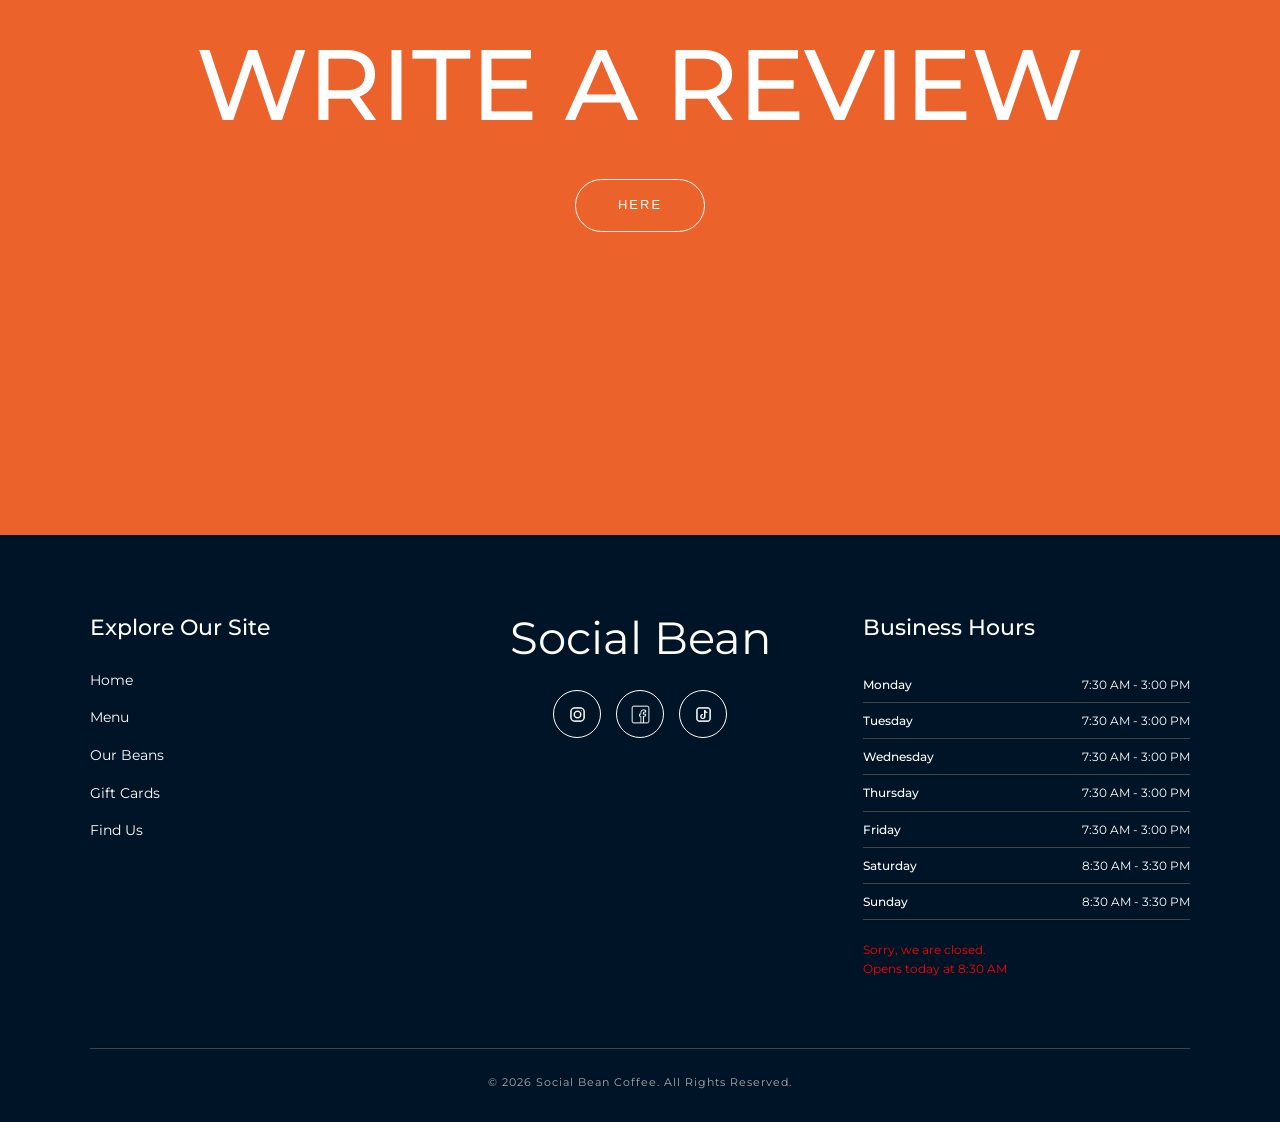
==== commit 81ef3a11: "final Update index.html" ====
--- a/index.html
+++ b/index.html
@@ -3,7 +3,8 @@
 <head>
     <meta charset="UTF-8">
     <meta name="viewport" content="width=device-width, initial-scale=1.0">
-    <title>Social Bean Coffee</title>
+    <title>Social Bean Coffee - Home</title>
+    <link rel="icon" type="image/jpeg" href="images/logo.jpg">
     
 
     <!-- Bootstrap CSS -->
@@ -22,16 +23,25 @@
 
 
 <nav class="navbar">
+
     <div class="menu-btn" onclick="toggleMenu()">☰</div>
 
-    <h1 class="nav-logo">Social Bean</h1>
-
+    <!-- CLICKABLE COMPANY LOGO -->
+    <a href="index.html" class="brand">
+
+        <div class="nav-logo">
+            <img src="images/logo.jpg" alt="Social Bean Coffee">
+        </div>
+
+        <!--<span class="brand-name">Social Bean</span>-->
+
+    </a>
 
     <ul class="nav-links" id="menu">
         <li><a href="index.html">Home</a></li>
         <li><a href="menu.html">Menu</a></li>
         <li><a href="beans.html">Our Beans</a></li>
-        <li><a href="#giftcards">Gift Cards</a></li>
+        <li><a href="https://app.squareup.com/gift/ML3B64FFRQSQ2/order">Gift Cards</a></li>
 
         <!-- Mobile only -->
         <li class="mobile-find">
@@ -40,7 +50,10 @@
     </ul>
 
     <!-- Desktop only -->
-    <a href="findus.html" class="find-btn desktop-find">Find Us</a>
+    <a href="findus.html" class="find-btn desktop-find">
+        Find Us
+    </a>
+
 </nav>
 
 
@@ -60,10 +73,12 @@
                     <h1>The Founders</h1>
 
                     <p class="description">
-                        Lorem ipsum dolor sit amet, consectetur adipiscing elit,
-                        sed do eiusmod tempor incididunt ut labore et dolore magna
-                        aliqua. Ut enim ad minim veniam, quis nostrud exercitation
-                        ullamco laboris nisi ut aliquip ex ea commodo consequat.
+                    Social Bean was founded by Gen and Mark, with a love for good coffee, good food and the simple idea of creating a place people genuinely enjoy coming back to.
+                    Their journey into coffee started with a desire to build something of their own, something independent, personal and rooted in the local community. 
+                    From learning the craft of coffee to developing the menu and serving customers every day, they’ve been hands-on with Social Bean from the very beginning.<br>
+<br>
+For them, running a coffee shop is about more than what’s in the cup. It’s about remembering someone’s usual order, knowing the faces that walk through the door and creating the kind of local spot where people feel welcome.
+That’s what Social Bean is all about, great coffee, familiar faces and a little place to feel part of something.
                     </p>
 
                 </div>
@@ -125,7 +140,7 @@
                     <h2>DELICIOUS</h2>
 
                     <p>
-                        Seasonal ingredients, comforting flavours
+                        See our comforting flavours
                         and food made to bring people together.
                     </p>
 
@@ -159,7 +174,7 @@
 
             <h2>WRITE A REVIEW</h2>
 
-            <a href="https://l.instagram.com/?u=https%3A%2F%2Fg.page%2Fr%2FCVy8OaQVzoDsECE%2Freview%3Futm_source%3Dig%26utm_medium%3Dsocial%26utm_content%3Dlink_in_bio%26fbclid%3DPAcGRvZgJleHRuA2FlbQIxMQBzcnRjBmFwcF9pZA85MzY2MTk3NDMzOTI0NTkAAad6U-98RALyqe1m3JB7OXqkqIOU7zGE6pXHzkyhuC_gEg44OXteA_kG0E6lpw_aem_u2CBLZ95EGYea7cfOtuOHA&e=AUBqydiWL0SsaHQCH6flTMAiz9F4ZyDyQ8SyjIaOzZdHeOkEyVi3yES8awBFUwjxgFtbSShtrMNjxl5Go_5zPBYxZoEu-_5w7Ah-dheVqHpfDkuoaqsZfz8P1zt67H-0tfU2EiA" class="here-button">
+            <a href="https://www.google.com/maps/place//data=!4m3!3m2!1s0x4867116e66f8d125:0xec80ce15a439bc5c!12e1?source=g.page.m.nd._&utm_source=ig&laa=nmx-reviews-dialog" class="here-button">
                 HERE
             </a>
 
@@ -190,7 +205,7 @@
                 <li><a href="index.html">Home</a></li>
                 <li><a href="menu.html">Menu</a></li>
                 <li><a href="beans.html">Our Beans</a></li>
-                <li><a href="#giftcards">Gift Cards</a></li>
+                <li><a href="https://app.squareup.com/gift/ML3B64FFRQSQ2/order">Gift Cards</a></li>
                 <li><a href="findus.html">Find Us</a></li>
             </ul>
 
@@ -383,4 +398,4 @@
 <script src="script.js"></script>
 
 </body>
-</html>+</html>
--- a/css/styles.css
+++ b/css/styles.css
@@ -614,6 +614,7 @@
 
     .menu-wave {
         font-size: 35px;
+        color: white;
     }
 
 
@@ -834,3 +835,129 @@
 
 }
 
+/* =========================
+   MOVING DRINK IMAGE STRIP
+========================= */
+
+.drink-image-strip {
+    width: 100%;
+    overflow: hidden;
+
+    background: #e94505;
+
+    padding: 30px 0;
+    margin-bottom: 150px;
+}
+
+
+/* MOVING ROW */
+
+.drink-image-track {
+    display: flex;
+    width: max-content;
+
+    gap: 20px;
+
+    animation: drinkScroll 35s linear infinite;
+}
+
+
+/* INDIVIDUAL IMAGE */
+
+.drink-image {
+    width: 200px;
+    height: 200px;
+
+    flex-shrink: 0;
+
+    border-radius: 18px;
+    border: solid 1px #ffffff7c;
+
+    overflow: hidden;
+}
+
+
+/* IMAGE */
+
+.drink-image img {
+    width: 100%;
+    height: 100%;
+
+    object-fit: cover;
+
+    display: block;
+
+    transition: transform 0.3s ease;
+}
+
+
+/* SLIGHT ZOOM ON HOVER */
+
+.drink-image:hover img {
+    transform: scale(1.05);
+}
+
+
+/* =========================
+   LEFT → RIGHT MOVEMENT
+========================= */
+
+@keyframes drinkScroll {
+
+    from {
+        transform: translateX(-50%);
+    }
+
+    to {
+        transform: translateX(0);
+    }
+
+}
+
+
+/* =========================
+   TABLET
+========================= */
+
+@media (max-width: 900px) {
+
+    .drink-image-strip {
+        padding: 25px 0;
+    }
+
+    .drink-image {
+        width: 150px;
+        height: 150px;
+    }
+
+    .drink-image-track {
+        gap: 15px;
+        animation-duration: 30s;
+    }
+
+}
+
+
+/* =========================
+   PHONE
+========================= */
+
+@media (max-width: 600px) {
+
+    .drink-image-strip {
+        padding: 20px 0;
+    }
+
+    .drink-image {
+        width: 115px;
+        height: 115px;
+
+        border-radius: 12px;
+    }
+
+    .drink-image-track {
+        gap: 12px;
+        animation-duration: 25s;
+    }
+
+}
--- a/css/format-styles.css
+++ b/css/format-styles.css
@@ -15,6 +15,7 @@
     line-height:1.6;
     color:#463F3A;
 }
+
 
 /* =========================
    BANNER
@@ -111,7 +112,7 @@
 .founders h1 {
     color: #e94505;
     font-family: "Montserrat", sans-serif;
-    font-size:80px;
+    font-size:90px;
     line-height:.8;
     font-weight:450;
 
@@ -122,7 +123,7 @@
     font-family: "Montserrat", sans-serif;
     max-width: 450px;
 
-    font-size: 17px;
+    font-size: 15px;
     line-height: 1.7;
     margin: 0;
 }
@@ -695,6 +696,7 @@
 
  
 .navbar{
+    width: 100%;
     font-family: "Montserrat", sans-serif;
     font-size: small;
     background:#e94505;
@@ -706,24 +708,84 @@
     border-bottom: 1px solid #ffffff;
 }
 
-.nav-logo{
+/* =========================
+   LOGO + BRAND NAME
+========================= */
+
+.brand {
+    display: flex;
+    align-items: center;
+
+    gap: 12px;
+
+    text-decoration: none;
+
+    flex-shrink: 0;
+}
+
+
+.nav-logo {
+
+    display: flex;
+    align-items: center;
+
+    text-decoration: none;
+
+    margin: 0;
+    padding: 0;
+}
+
+/* LOGO IMAGE */
+
+.nav-logo img {
+    width: 55px;
+    height: auto;
+    border-radius: 50%;
+    border: solid 1px white;
+
+    display: block;
+
+    object-fit: contain;
+}
+
+/* REMOVE LINK EFFECTS */
+
+.nav-logo:hover {
+    text-decoration: none;
+}
+
+.brand{
     font-family:"Montserrat", sans-serif;
     color:white;
-    margin:0;
     font-size:large;
-    font-weight:350;
+    font-weight:500;
+
+    display: flex;
+    align-items: center;
+
+    gap: 12px;
+
+    text-decoration: none;
+
+    flex-shrink: 0;
 }
 
 .nav-links{
+    position: absolute;
+
+    left: 50%;
+    transform: translateX(-50%);
     list-style:none;
+    align-items: center;
     display:flex;
     gap:40px;
     margin:0;
     padding:0;
 }
 
-.nav-links li{
-    display:inline-block;
+.nav-links li {
+    margin: 0;
+    padding: 0;
 }
 
 .nav-links a{
@@ -789,6 +851,7 @@
 
 .desktop-find{
     display:inline-block;
+    margin-left: auto;
 }
 
 /* Hide mobile Find Us on desktop */
@@ -897,6 +960,9 @@
     border-color: #e94505 !important;
 }
 
+
+
+
 /* =========================================================
    FOOTER
 ========================================================= */
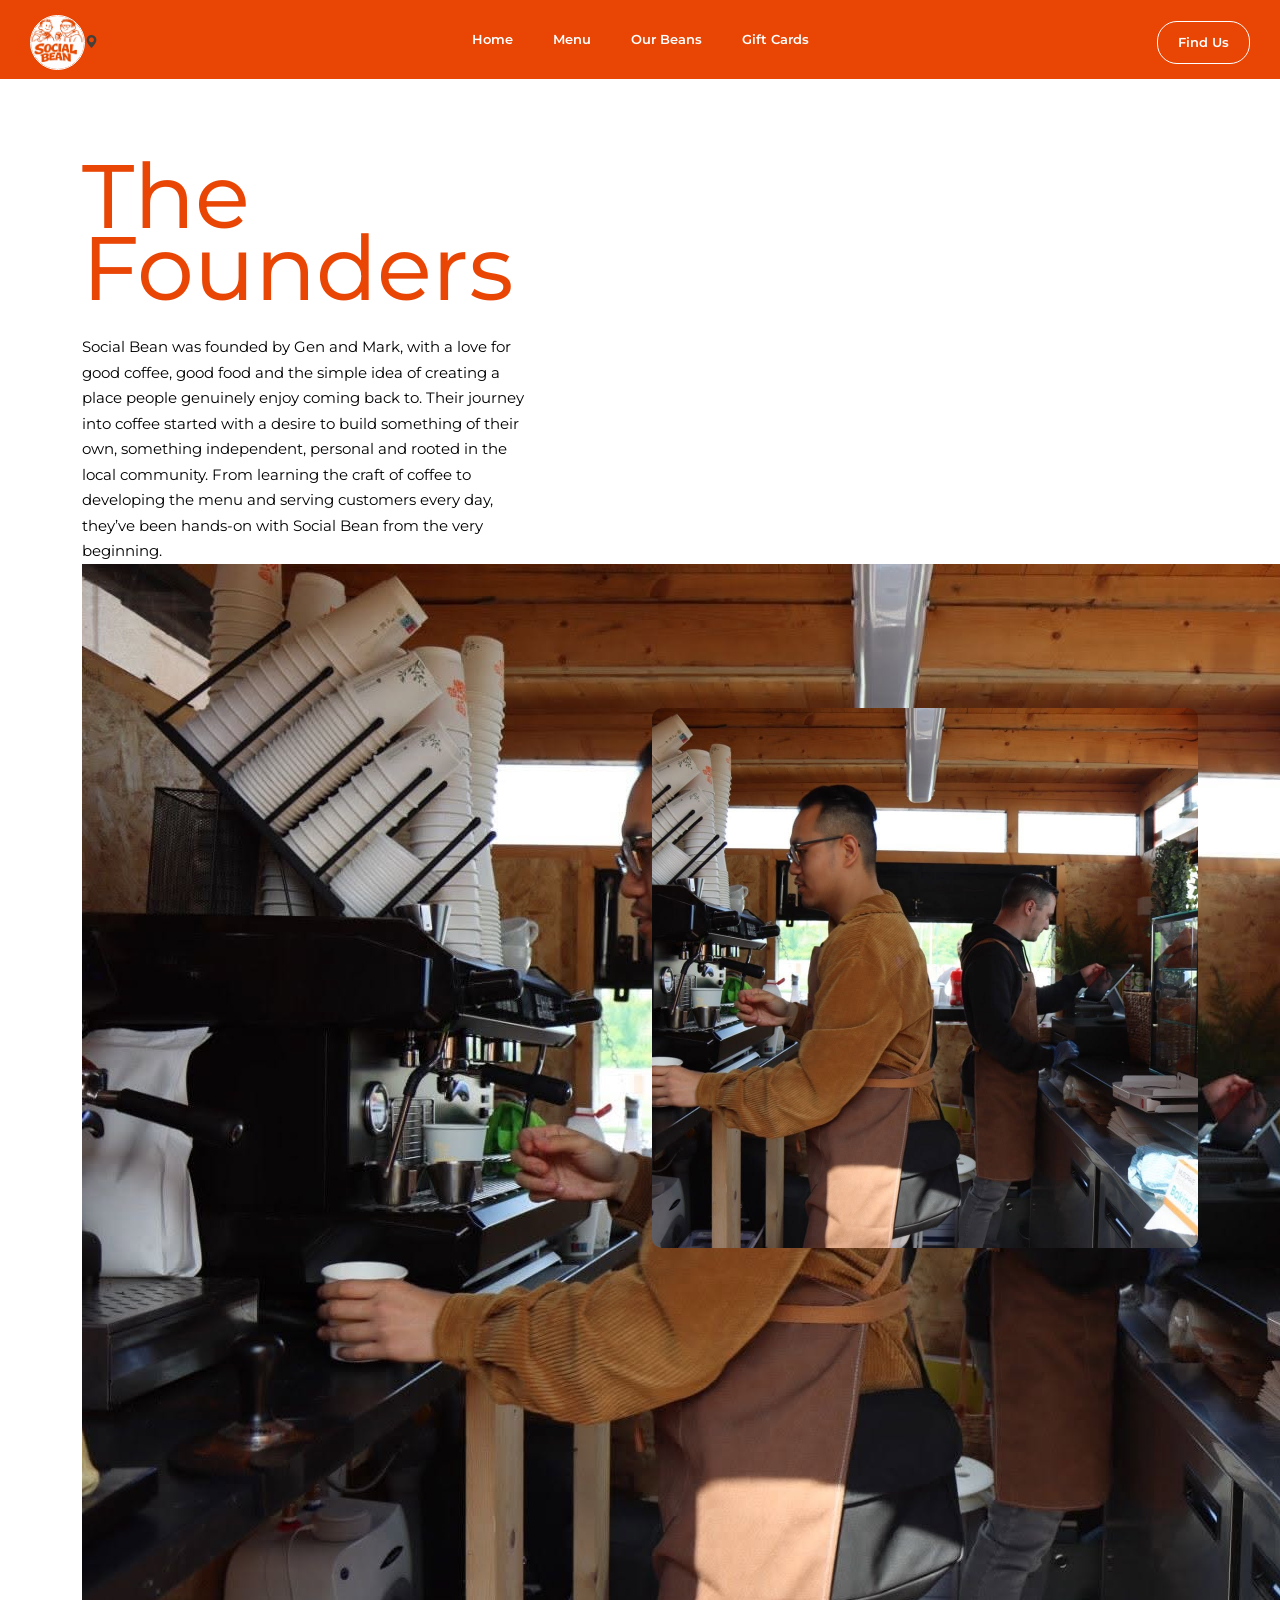
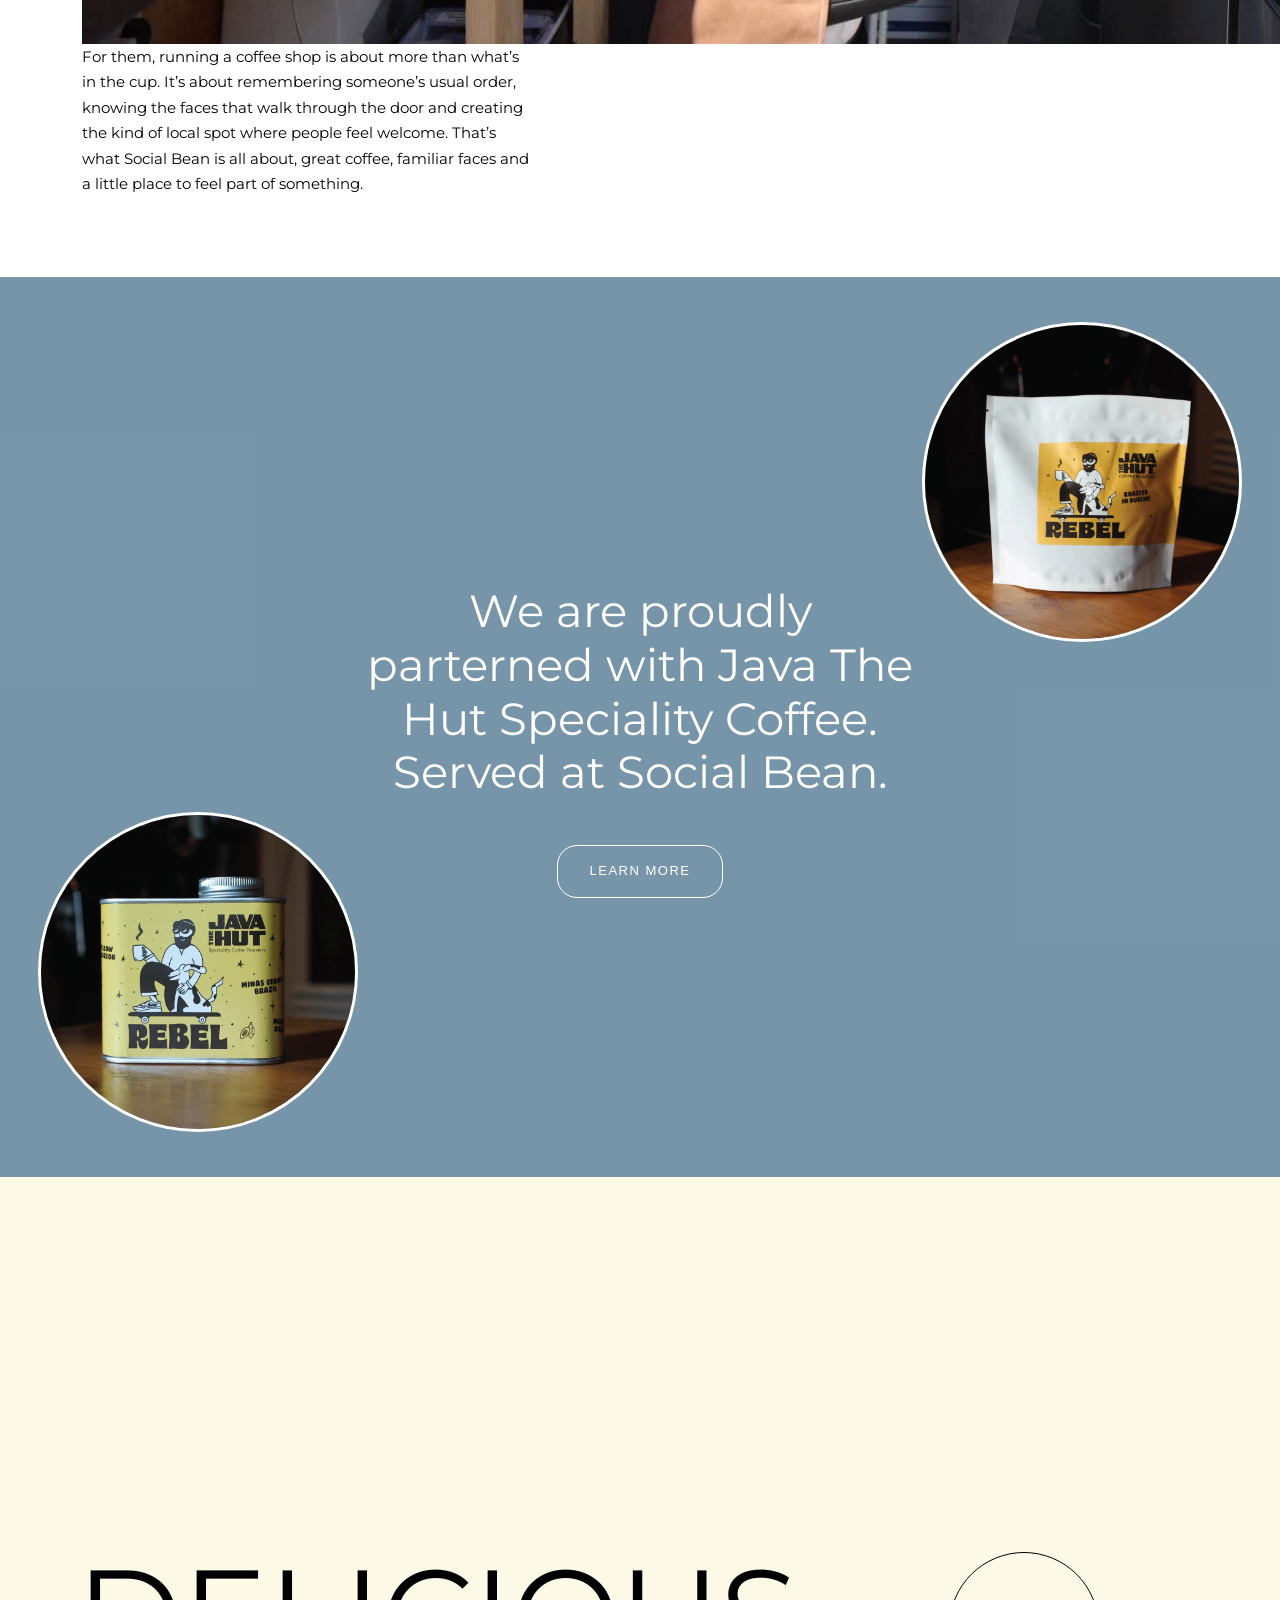
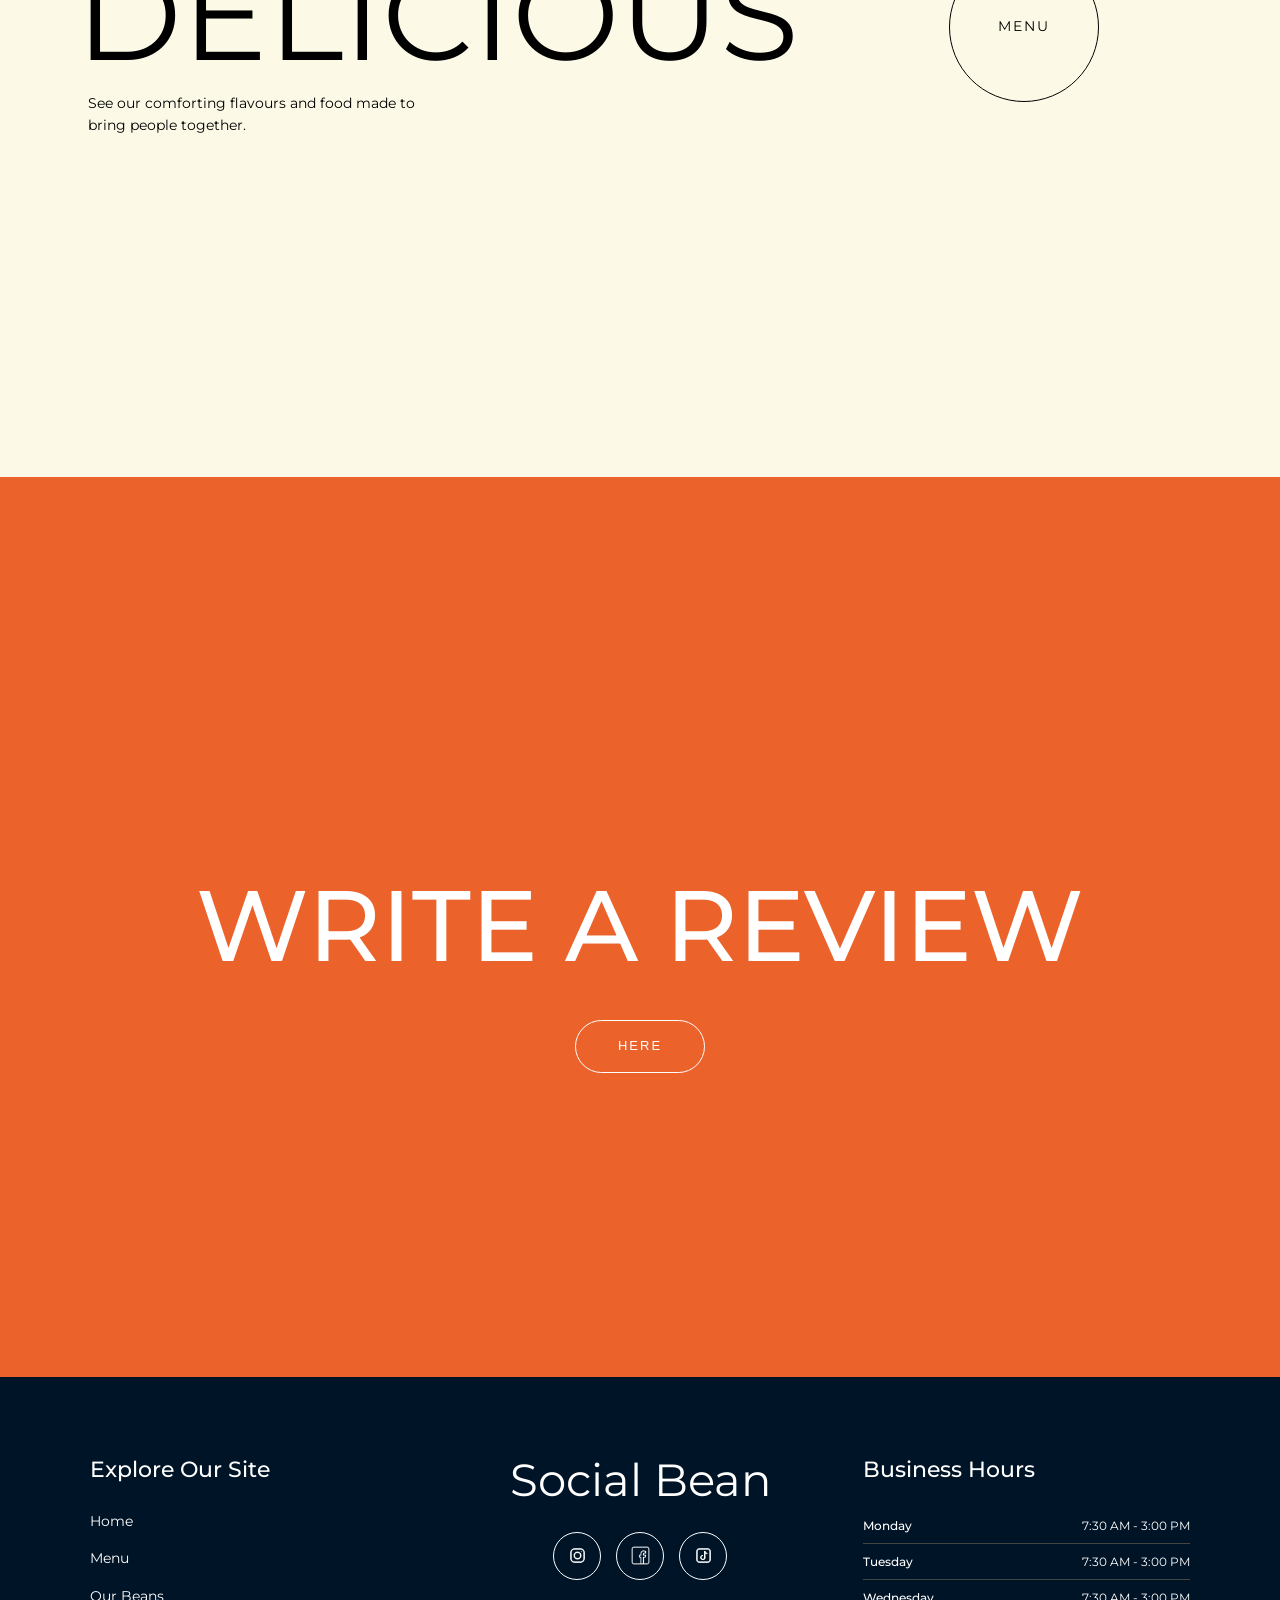
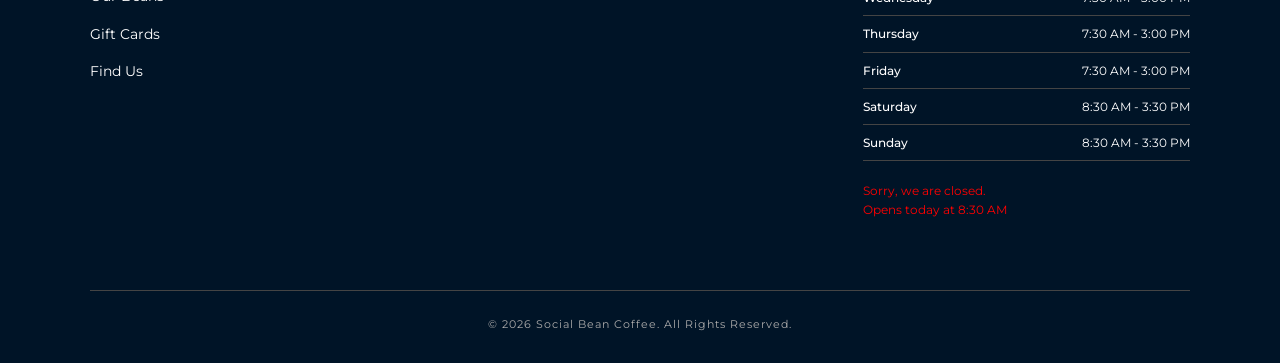
==== commit f013d60b: "Update index.html" ====
--- a/index.html
+++ b/index.html
@@ -24,39 +24,48 @@
 
 <nav class="navbar">
 
-    <div class="menu-btn" onclick="toggleMenu()">☰</div>
-
-    <!-- CLICKABLE COMPANY LOGO -->
+    <!-- LOGO -->
     <a href="index.html" class="brand">
-
         <div class="nav-logo">
             <img src="images/logo.jpg" alt="Social Bean Coffee">
         </div>
-
-        <!--<span class="brand-name">Social Bean</span>-->
-
     </a>
+
+    <!-- RIGHT SIDE BUTTONS -->
+    <div class="mobile-nav-buttons">
+
+        <!-- LOCATION -->
+        <a href="findus.html" class="location-btn" aria-label="Find Us">
+            <i class="bi bi-geo-alt-fill"></i>
+        </a>
+
+        <!-- HAMBURGER -->
+        <div class="menu-btn" onclick="toggleMenu()">☰</div>
+
+    </div>
 
     <ul class="nav-links" id="menu">
         <li><a href="index.html">Home</a></li>
         <li><a href="menu.html">Menu</a></li>
         <li><a href="beans.html">Our Beans</a></li>
-        <li><a href="https://app.squareup.com/gift/ML3B64FFRQSQ2/order">Gift Cards</a></li>
-
-        <!-- Mobile only -->
+        <li>
+            <a href="https://app.squareup.com/gift/ML3B64FFRQSQ2/order">
+                Gift Cards
+            </a>
+        </li>
+
         <li class="mobile-find">
             <a href="findus.html" class="find-btn">Find Us</a>
         </li>
     </ul>
 
-    <!-- Desktop only -->
+    <!-- DESKTOP FIND US -->
     <a href="findus.html" class="find-btn desktop-find">
         Find Us
     </a>
 
 </nav>
 
-
     <!-- =========================
          SECTION 1 — FOUNDERS
     ========================== -->
@@ -72,19 +81,34 @@
 
                     <h1>The Founders</h1>
 
+                    <!-- FIRST PARAGRAPH -->
                     <p class="description">
-                    Social Bean was founded by Gen and Mark, with a love for good coffee, good food and the simple idea of creating a place people genuinely enjoy coming back to.
-                    Their journey into coffee started with a desire to build something of their own, something independent, personal and rooted in the local community. 
-                    From learning the craft of coffee to developing the menu and serving customers every day, they’ve been hands-on with Social Bean from the very beginning.<br>
-<br>
-For them, running a coffee shop is about more than what’s in the cup. It’s about remembering someone’s usual order, knowing the faces that walk through the door and creating the kind of local spot where people feel welcome.
-That’s what Social Bean is all about, great coffee, familiar faces and a little place to feel part of something.
+                        Social Bean was founded by Gen and Mark, with a love for good coffee, good food and the simple idea of creating a place people genuinely enjoy coming back to.
+
+                        Their journey into coffee started with a desire to build something of their own, something independent, personal and rooted in the local community.
+
+                        From learning the craft of coffee to developing the menu and serving customers every day, they’ve been hands-on with Social Bean from the very beginning.
                     </p>
 
-                </div>
-            </div>
-
-            <!-- IMAGE -->
+
+                    <!-- PHONE IMAGE -->
+                    <div class="founders-phone-image">
+                        <img src="images/founders2.jpg" alt="The founders">
+                    </div>
+
+
+                    <!-- SECOND PARAGRAPH -->
+                    <p class="description">
+                        For them, running a coffee shop is about more than what’s in the cup. It’s about remembering someone’s usual order, knowing the faces that walk through the door and creating the kind of local spot where people feel welcome.
+
+                        That’s what Social Bean is all about, great coffee, familiar faces and a little place to feel part of something.
+                    </p>
+
+                </div>
+            </div>
+
+
+            <!-- DESKTOP IMAGE -->
             <div class="col-12 col-md-6">
                 <div class="founders-image">
                     <img src="images/founders2.jpg" alt="The founders">
--- a/css/styles.css
+++ b/css/styles.css
@@ -741,7 +741,7 @@
 
 }
 
-
+/*coffee beans */
 
 .coffee {
     background-color:#fbf8ddb2;
@@ -778,15 +778,16 @@
 
 .coffee-image {
     width: 100%;
+    max-width: 600px;
+
+    margin-left: auto;
+}
+
+.coffee-image img {
+    width: 100%;
     height: auto;
-    min-height: 0;
-}
-
-.coffee-image img {
-    width: 100%;
-    height: 100%;
     border: solid 2px #ffffff;
-    object-fit: contain;
+    object-fit: cover;
     border-radius: 5px;
     display: block;
 }
@@ -795,12 +796,25 @@
 
 /* PHONE */
 @media (max-width: 767px) {
+    .coffee {
+        padding: 60px 20px;
+    }
+
     .coffee-image {
+        width: 100%;
+        max-width: 100%;
+
         margin-top: 40px;
     }
 
     .coffee-image img {
-        height: 400px;
+        width: 100%;
+        height: auto;
+
+        border: 2px solid white;
+        border-radius: 10px;
+
+        object-fit: cover;
     }
 
     .coffee h1 {
@@ -834,7 +848,6 @@
     color: #ffffff;
 
 }
-
 /* =========================
    MOVING DRINK IMAGE STRIP
 ========================= */
@@ -846,14 +859,17 @@
     background: #e94505;
 
     padding: 30px 0;
-    margin-bottom: 150px;
-}
-
-
-/* MOVING ROW */
+    margin-bottom: 60px;
+}
+
+
+/* =========================
+   IMAGE TRACK
+========================= */
 
 .drink-image-track {
     display: flex;
+
     width: max-content;
 
     gap: 20px;
@@ -862,7 +878,9 @@
 }
 
 
-/* INDIVIDUAL IMAGE */
+/* =========================
+   INDIVIDUAL IMAGE
+========================= */
 
 .drink-image {
     width: 200px;
@@ -871,9 +889,11 @@
     flex-shrink: 0;
 
     border-radius: 18px;
-    border: solid 1px #ffffff7c;
+    border: 1px solid #ffffff7c;
 
     overflow: hidden;
+
+    cursor: pointer;
 }
 
 
@@ -891,7 +911,7 @@
 }
 
 
-/* SLIGHT ZOOM ON HOVER */
+/* DESKTOP HOVER */
 
 .drink-image:hover img {
     transform: scale(1.05);
@@ -899,7 +919,7 @@
 
 
 /* =========================
-   LEFT → RIGHT MOVEMENT
+   DESKTOP ANIMATION
 ========================= */
 
 @keyframes drinkScroll {
@@ -946,18 +966,175 @@
 
     .drink-image-strip {
         padding: 20px 0;
-    }
+
+        /* Allows horizontal finger scrolling */
+        overflow-x: auto;
+        overflow-y: hidden;
+
+        /* Smooth finger scrolling */
+        -webkit-overflow-scrolling: touch;
+
+        /* Hide scrollbar */
+        scrollbar-width: none;
+    }
+
+    .drink-image-strip::-webkit-scrollbar {
+        display: none;
+    }
+
+
+    .drink-image-track {
+
+        /* IMPORTANT */
+        animation: none;
+
+        width: max-content;
+
+        gap: 12px;
+
+        transform: none;
+
+        /* Prevents accidental vertical scrolling */
+        touch-action: pan-x;
+    }
+
 
     .drink-image {
-        width: 115px;
-        height: 115px;
+
+        width: 130px;
+        height: 130px;
 
         border-radius: 12px;
-    }
-
-    .drink-image-track {
-        gap: 12px;
-        animation-duration: 25s;
-    }
-
-}
+
+        /* Makes tapping feel better */
+        flex-shrink: 0;
+    }
+
+
+    .drink-image img {
+        transition: none;
+    }
+
+
+    /* Disable desktop hover zoom on phone */
+
+    .drink-image:hover img {
+        transform: none;
+    }
+
+}
+
+
+/* =========================
+   FULLSCREEN IMAGE VIEWER
+========================= */
+
+.image-modal {
+
+    display: none;
+
+    position: fixed;
+
+    inset: 0;
+
+    width: 100%;
+    height: 100%;
+
+    background: rgba(0, 0, 0, 0.9);
+
+    z-index: 9999;
+
+    align-items: center;
+    justify-content: center;
+
+    padding: 20px;
+}
+
+
+/* SHOW MODAL */
+
+.image-modal.active {
+    display: flex;
+}
+
+
+/* LARGE IMAGE */
+
+.image-modal img {
+
+    max-width: 95%;
+    max-height: 90vh;
+
+    object-fit: contain;
+
+    border-radius: 10px;
+
+    animation: imageOpen 0.2s ease;
+}
+
+
+/* OPEN ANIMATION */
+
+@keyframes imageOpen {
+
+    from {
+        transform: scale(0.9);
+        opacity: 0;
+    }
+
+    to {
+        transform: scale(1);
+        opacity: 1;
+    }
+
+}
+
+
+/* =========================
+   CLOSE BUTTON
+========================= */
+
+.image-modal-close {
+
+    position: absolute;
+
+    top: 20px;
+    right: 25px;
+
+    color: white;
+
+    font-size: 40px;
+
+    line-height: 1;
+
+    cursor: pointer;
+
+    z-index: 10000;
+}
+
+
+/* =========================
+   PHONE MODAL
+========================= */
+
+@media (max-width: 600px) {
+
+    .image-modal {
+        padding: 15px;
+    }
+
+    .image-modal img {
+        max-width: 100%;
+        max-height: 85vh;
+
+        border-radius: 8px;
+    }
+
+    .image-modal-close {
+        top: 15px;
+        right: 20px;
+
+        font-size: 35px;
+    }
+
+}
--- a/css/format-styles.css
+++ b/css/format-styles.css
@@ -689,27 +689,34 @@
 }
 
 
-
-/* =========================
-   Navbar (Desktop)
-========================= */
-
- 
-.navbar{
+/* =========================
+   NAVBAR
+========================= */
+
+.navbar {
     width: 100%;
+    height: 80px;
+
     font-family: "Montserrat", sans-serif;
     font-size: small;
-    background:#e94505;
-    display:flex;
-    justify-content:space-between;
-    align-items:center;
-    padding:15px 30px;
-    position:relative;
-    border-bottom: 1px solid #ffffff;
-}
-
-/* =========================
-   LOGO + BRAND NAME
+
+    background: #e94505;
+
+    display: flex;
+    justify-content: space-between;
+    align-items: center;
+
+    padding: 15px 30px;
+
+    position: relative;
+    z-index: 1001;
+
+    border-bottom: 1px solid white;
+}
+
+
+/* =========================
+   BRAND
 ========================= */
 
 .brand {
@@ -723,64 +730,46 @@
     flex-shrink: 0;
 }
 
-
 .nav-logo {
-
     display: flex;
     align-items: center;
 
-    text-decoration: none;
-
     margin: 0;
     padding: 0;
 }
 
-/* LOGO IMAGE */
-
 .nav-logo img {
     width: 55px;
-    height: auto;
+    height: 55px;
+
     border-radius: 50%;
-    border: solid 1px white;
+    border: 1px solid white;
 
     display: block;
 
-    object-fit: contain;
-}
-
-/* REMOVE LINK EFFECTS */
-
-.nav-logo:hover {
-    text-decoration: none;
-}
-
-.brand{
-    font-family:"Montserrat", sans-serif;
-    color:white;
-    font-size:large;
-    font-weight:500;
+    object-fit: cover;
+}
+
+
+/* =========================
+   NAV LINKS
+========================= */
+
+.nav-links {
+    position: absolute;
+
+    left: 50%;
+    transform: translateX(-50%);
+
+    list-style: none;
 
     display: flex;
     align-items: center;
 
-    gap: 12px;
-
-    text-decoration: none;
-
-    flex-shrink: 0;
-}
-
-.nav-links{
-    position: absolute;
-
-    left: 50%;
-    transform: translateX(-50%);
-    list-style:none;
-    align-items: center;
-    display:flex;
-    gap:40px;
-    margin:0;
-    padding:0;
+    gap: 40px;
+
+    margin: 0;
+    padding: 0;
 }
 
 .nav-links li {
@@ -788,180 +777,230 @@
     padding: 0;
 }
 
-.nav-links a{
-    text-decoration:none;
-    color:white;
-    font-weight:600;
-    position:relative;
-    transition:color .3s;
-}
-
-/* Underline animation */
-
-.nav-links a::after{
-    content:"";
-    position:absolute;
-    left:0;
-    bottom:-5px;
-    width:0;
-    height:2px;
-    background:#669cc0;
-    transition: width .3s ease;
-}
-
-.nav-links a:hover{
-    color:#669cc0;
-}
-
-.nav-links a:hover::after{
-    width:100%;
-}
-
-/* Find Us button */
+.nav-links a {
+    text-decoration: none;
+
+    color: white;
+
+    font-weight: 600;
+
+    position: relative;
+
+    transition: color 0.3s;
+}
+
+
+/* UNDERLINE */
+
+.nav-links a::after {
+    content: "";
+
+    position: absolute;
+
+    left: 0;
+    bottom: -5px;
+
+    width: 0;
+    height: 2px;
+
+    background: #669cc0;
+
+    transition: width 0.3s ease;
+}
+
+.nav-links a:hover {
+    color: #669cc0;
+}
+
+.nav-links a:hover::after {
+    width: 100%;
+}
+
+
+/* =========================
+   FIND US
+========================= */
 
 .find-btn {
     display: inline-block;
 
-    text-decoration: none;
-
-    color: white;
+    text-decoration: none !important;
+
+    color: white !important;
 
     padding: 10px 20px;
 
-    border: 1px solid white;
+    border: 1px solid white !important;
+
     border-radius: 20px;
 
     font-family: "Montserrat", sans-serif;
+
     font-size: small;
+
     font-weight: 600;
 
-    transition: all 0.3s ease;
-}
-
-.find-btn:hover {
-    background: #e94505;
-    color: white;
-}
-/* Desktop */
-
-.menu-btn{
-    color: white;
-    display:none;
-}
-
-.desktop-find{
-    display:inline-block;
-    margin-left: auto;
-}
-
-/* Hide mobile Find Us on desktop */
-.nav-links li.mobile-find{
-    display:none;
-}
-
-/* =========================
-   Mobile
-========================= */
-
-@media (max-width:768px){
-
-    .navbar{
-        justify-content:flex-start;
-        padding:15px 20px;
-    }
-
-    .menu-btn{
-        display:block;
-        font-size:30px;
-        color:white;
-        cursor:pointer;
-        z-index:1001;
-    }
-
-    .find-btn {
-        padding: 9px 18px;
-        font-size: 12px;
-        border-radius: 18px;
-        color: #ea672d !important;
-        border: 1px solid #e94505 !important;
-    }
-
-    .find-btn:hover {
-        background: #e94505 !important;
-        color: white !important;
-    }
-
-    .nav-logo{
-        margin-left:15px;
-    }
-
-    .nav-links{
-        position:fixed;
-        top:0;
-        left:-250px;
-        width:250px;
-        height:100vh;
-        background:#af3302;
-        display:flex;
-        flex-direction:column;
-        align-items:center;
-        justify-content:flex-start;
-        gap:30px;
-        padding-top:80px;
-        transition:left .3s ease;
-        z-index:1000;
-    }
-
-    .nav-links.active{
-        left:0;
-    }
-
-    /* Hide desktop button */
-    .desktop-find{
-        display:none;
-    }
-
-    /* Show mobile button inside menu */
-    .nav-links li.mobile-find{
-        display:block;
-    }
-
-    .mobile-find .find-btn{
-        display:inline-block;
-        margin-top:10px;
-    }
-}
-
-
-/* =========================
-   FIND US BUTTON — OVERRIDE
-========================= */
-
-.find-btn {
-    text-decoration: none !important;
-    color: white !important;
-    border: 1px solid white !important;
-    padding: 10px 20px;
-    border-radius: 20px;
-    font-weight: 600;
-    position: relative;
     transition: 0.3s ease;
 }
 
-/* REMOVE NAV LINK UNDERLINE */
 .find-btn::after {
     display: none !important;
 }
 
-/* FIND US HOVER */
 .find-btn:hover {
     background: white !important;
     color: #e94505 !important;
-    border-color: #e94505 !important;
-}
-
-
-
+}
+
+
+/* =========================
+   DESKTOP
+========================= */
+
+.menu-btn {
+    display: none;
+}
+
+.desktop-find {
+    display: inline-block;
+    margin-left: auto;
+}
+
+.nav-links li.mobile-find {
+    display: none;
+}
+
+
+/* =========================
+   MOBILE
+========================= */
+@media (max-width: 768px) {
+
+    .navbar {
+        width: 100%;
+        height: 75px;
+
+        display: flex;
+        align-items: center;
+        justify-content: space-between;
+
+        padding: 10px 20px;
+
+        position: relative;
+        z-index: 1001;
+    }
+
+
+    /* =========================
+       HAMBURGER — LEFT
+    ========================= */
+
+    .menu-btn {
+        display: block;
+
+        font-size: 30px;
+        line-height: 1;
+
+        color: white;
+
+        cursor: pointer;
+
+        z-index: 1002;
+
+        order: 1;
+    }
+
+
+    /* =========================
+       LOGO — RIGHT
+    ========================= */
+
+    .brand {
+        display: flex;
+        align-items: center;
+
+        margin: 0;
+
+        order: 2;
+    }
+
+    .nav-logo {
+        display: flex;
+        align-items: center;
+
+        margin: 0;
+        padding: 0;
+    }
+
+    .nav-logo img {
+        width: 50px;
+        height: 50px;
+
+        border-radius: 50%;
+        border: 1px solid white;
+
+        display: block;
+
+        object-fit: cover;
+    }
+
+
+    /* =========================
+       SIDEBAR
+    ========================= */
+
+    .nav-links {
+        position: fixed;
+
+        top: 0;
+        left: -280px;
+
+        width: 280px;
+        height: 100vh;
+
+        background: #af3302;
+
+        display: flex;
+        flex-direction: column;
+
+        align-items: center;
+        justify-content: flex-start;
+
+        gap: 30px;
+
+        padding: 100px 20px 30px;
+
+        margin: 0;
+
+        transform: none;
+
+        transition: left 0.3s ease;
+
+        z-index: 1000;
+    }
+
+
+    /* SIDEBAR OPEN */
+
+    .nav-links.active {
+        left: 0;
+    }
+
+
+    /* HIDE DESKTOP FIND US */
+
+    .desktop-find {
+        display: none;
+    }
+
+
+    /* SHOW MOBILE FIND US */
+
+    .nav-links li.mobile-find {
+        display: block;
+    }
+
+}
 
 /* =========================================================
    FOOTER
